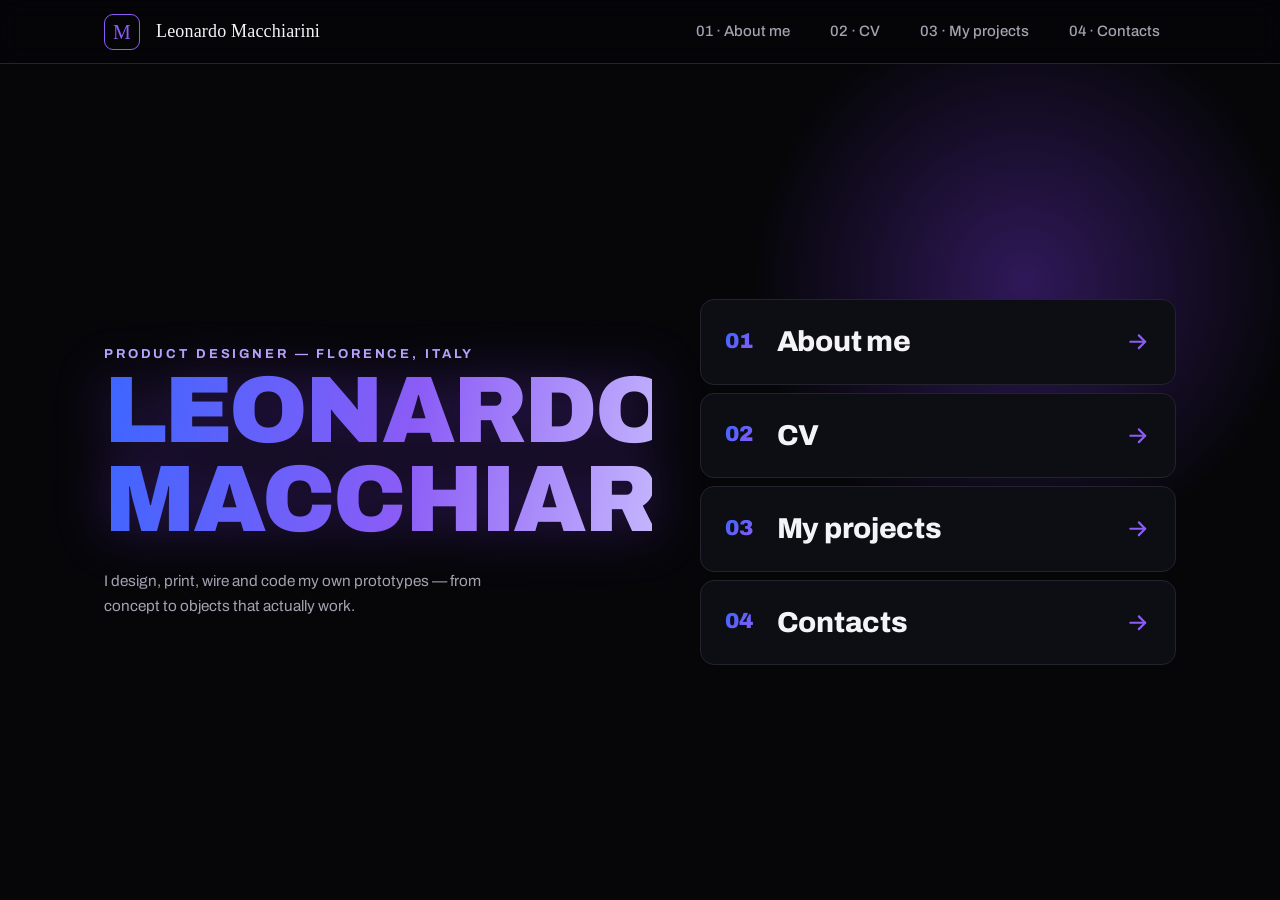
==== index.html @ bccb9dcc "Portfolio website: single-screen landing + About/CV/Projects/Contacts pages, Onyx/Violet design syst" ====
<!doctype html>
<html lang="en">
<head>
<meta charset="utf-8">
<meta name="viewport" content="width=device-width, initial-scale=1">
<meta name="color-scheme" content="dark">
<title>Leonardo Macchiarini — Product Designer</title>
<meta name="description" content="Portfolio of Leonardo Macchiarini: product design, 3D modeling and physical prototyping.">
<link rel="icon" href="data:image/svg+xml,%3Csvg xmlns='http://www.w3.org/2000/svg' viewBox='0 0 64 64'%3E%3Crect width='64' height='64' rx='14' fill='%23070708'/%3E%3Ctext x='32' y='45' font-family='Georgia,serif' font-size='38' fill='%233b66ff' text-anchor='middle'%3EM%3C/text%3E%3C/svg%3E">
<link rel="stylesheet" href="assets/css/fonts.css">
<link rel="stylesheet" href="assets/css/layout.css">
<link rel="stylesheet" href="assets/css/style.css">
<script src="assets/js/main.js" defer></script>
</head>
<body class="landing-page">
<a class="skip" href="#contenuto">Skip to content</a>
<div id="progress" aria-hidden="true"></div>
<header class="site-header">
  <div class="header-inner">
    <a class="brand" href="index.html"><span class="brand-mark" aria-hidden="true">M</span><span>Leonardo Macchiarini</span></a>
    <button class="nav-toggle" type="button" aria-expanded="false" aria-controls="site-nav" aria-label="Open menu"><svg class="od-icon" style="--od-icon-size:1.4em" viewBox="0 0 24 24" fill="none" stroke="currentColor" stroke-width="2" stroke-linecap="round" aria-hidden="true"><path d="M4 7h16M4 12h16M4 17h16"/></svg></button>
    <nav class="site-nav" id="site-nav" aria-label="Main navigation">
      <ul><li><a href="about.html">01 · About me</a></li><li><a href="cv.html">02 · CV</a></li><li><a href="projects.html">03 · My projects</a></li><li><a href="contacts.html">04 · Contacts</a></li></ul>
    </nav>
  </div>
</header>
<main id="contenuto">
  <section class="landing">
    <div class="landing-inner container">
      <div class="landing-text">
        <p class="kicker landing-kicker">Product designer — Florence, Italy</p>
        <h1 class="landing-title">Leonardo<br>Macchiarini</h1>
        <p class="landing-bio">I design, print, wire and code my own prototypes — from concept to objects that actually work.</p>
      </div>
      <nav class="landing-links" aria-label="Portfolio sections">
        <a class="landing-link" href="about.html"><span class="ll-num" aria-hidden="true">01</span><span class="ll-title">About me</span><span class="ll-arrow" aria-hidden="true"><svg class="od-icon" style="--od-icon-size:1.5em" viewBox="0 0 24 24" fill="none" stroke="currentColor" stroke-width="2" stroke-linecap="round" stroke-linejoin="round"><path d="M5 12h14"/><path d="M13 6l6 6-6 6"/></svg></span></a>
        <a class="landing-link" href="cv.html"><span class="ll-num" aria-hidden="true">02</span><span class="ll-title">CV</span><span class="ll-arrow" aria-hidden="true"><svg class="od-icon" style="--od-icon-size:1.5em" viewBox="0 0 24 24" fill="none" stroke="currentColor" stroke-width="2" stroke-linecap="round" stroke-linejoin="round"><path d="M5 12h14"/><path d="M13 6l6 6-6 6"/></svg></span></a>
        <a class="landing-link" href="projects.html"><span class="ll-num" aria-hidden="true">03</span><span class="ll-title">My projects</span><span class="ll-arrow" aria-hidden="true"><svg class="od-icon" style="--od-icon-size:1.5em" viewBox="0 0 24 24" fill="none" stroke="currentColor" stroke-width="2" stroke-linecap="round" stroke-linejoin="round"><path d="M5 12h14"/><path d="M13 6l6 6-6 6"/></svg></span></a>
        <a class="landing-link" href="contacts.html"><span class="ll-num" aria-hidden="true">04</span><span class="ll-title">Contacts</span><span class="ll-arrow" aria-hidden="true"><svg class="od-icon" style="--od-icon-size:1.5em" viewBox="0 0 24 24" fill="none" stroke="currentColor" stroke-width="2" stroke-linecap="round" stroke-linejoin="round"><path d="M5 12h14"/><path d="M13 6l6 6-6 6"/></svg></span></a>
      </nav>
    </div>
  </section>
</main>
</body>
</html>
---- assets/css/fonts.css ----
/* Archivo (local woff2) — imported from the fonts folder so existing
   `assets/css/fonts.css` links resolve without touching the pages. */
@import url("../fonts/fonts.css");
---- assets/css/layout.css ----
/* OD-LAYOUT-PRIMITIVES v1 — structure only: display, flex/grid, overflow, wrapping, ratio, geometry.
   Put this @layer first; product CSS outside the layer wins ordinary layout rules.
   Native hidden and closed-dialog states take precedence over component display rules. */
@layer od-layout {
  [hidden]:not([hidden="until-found" i]) { display: none !important; }
  dialog:not([open]) { display: none !important; }

  :where(.od-stack,.od-row,.od-row-top,.od-cluster,.od-grid,.od-field,.od-stat,.od-cell,.od-tile) > :where(*) { min-width: 0; }

  /* containers */
  .od-stack   { display: flex; flex-direction: column; gap: var(--od-gap, 8px); }
  .od-row     { display: flex; align-items: center; gap: var(--od-gap, 8px); }
  .od-row-top { display: flex; align-items: flex-start; gap: var(--od-gap, 8px); }
  .od-cluster { display: flex; flex-wrap: wrap; align-items: center; gap: var(--od-gap, 8px); }
  .od-fill    { flex: 1 1 0; min-width: 0; }
  .od-fixed   { flex: none; }
  .od-grid    { display: grid; gap: var(--od-gap, 12px); grid-template-columns: repeat(var(--od-cols, 3), minmax(0, 1fr)); }

  /* stacked information: each piece is its own line — never sibling inline spans */
  .od-stat, .od-field, .od-cell { display: grid; gap: var(--od-gap, 2px); }
  :where(.od-stat,.od-field,.od-cell) > :where(*) { display: block; }
  .od-tile { display: grid; grid-template-rows: auto 1fr; }
  :where(.od-tile) > :where(*) { display: block; }

  /* media keeps its intrinsic ratio by default; never a distorted or cropped
     cover by accident. height:auto lets the ratio win over an <img height="…">
     attribute. Cropping to a uniform box is an explicit opt-in: set --od-ratio
     AND add .od-media-cover together (per the core rule, only where a crop is
     deliberate — tile thumbs, decorative fills — never on full-frame content). */
  .od-media { display: block; width: 100%; height: auto; aspect-ratio: var(--od-ratio, auto); }
  .od-media-cover { object-fit: cover; }

  /* functional inline SVG icons opt into bounded geometry; content SVGs keep their own */
  .od-icon { display: inline-block; inline-size: var(--od-icon-size, 1em); block-size: var(--od-icon-size, 1em); flex: none; }

  /* data text only — authored copy is rewritten to its budget instead */
  .od-truncate { display: block; max-width: 100%; overflow: hidden; white-space: nowrap; text-overflow: ellipsis; }
  .od-clamp-2, .od-clamp-3 { display: -webkit-box; -webkit-box-orient: vertical; overflow: hidden; overflow-wrap: anywhere; }
  .od-clamp-2 { -webkit-line-clamp: 2; }
  .od-clamp-3 { -webkit-line-clamp: 3; }
  .od-lines-2 { min-height: calc(2 * 1.4em); }   /* block-level reservation for a shared baseline */
  .od-nowrap  { white-space: nowrap; }           /* 数字+单位 · 价格+起 · 日期+星期 */
  .od-keep    { word-break: keep-all; overflow-wrap: anywhere; } /* CJK labels break at spaces / <wbr> first */

  /* screen skeleton (optional): bars take their own space, the middle scrolls — no padding guessed for chrome */
  .od-screen { display: grid; grid-template-rows: auto minmax(0, 1fr) auto; height: 100%; }
  .od-scroll { overflow-y: auto; overscroll-behavior: contain; min-height: 0; }

  /* horizontal rail: the next item peeks at the edge; trailing room survives overflow */
  .od-rail { display: flex; gap: var(--od-gap, 8px); overflow-x: auto; scroll-snap-type: x proximity; scrollbar-width: none;
             padding-inline: var(--od-rail-pad, 16px); scroll-padding-inline: var(--od-rail-pad, 16px); }
  .od-rail::-webkit-scrollbar { display: none; }
  :where(.od-rail) > :where(*) { flex: none; scroll-snap-align: start; }
  :where(.od-rail) > :where(:last-child) { margin-inline-end: var(--od-rail-pad, 16px); }

  .od-spacer { flex: none; visibility: hidden; pointer-events: none; }
  .od-touch  { min-width: 44px; min-height: 44px; }
}
:root [hidden]:where(:not([hidden="until-found" i])) { display: none; }
/* /OD-LAYOUT-PRIMITIVES v1 */
---- assets/css/style.css ----
/* ============================================================
   Portfolio — Leonardo Macchiarini
   Design system: dark ground, electric blue accent, oversized
   section numerals, Archivo display type. Tokens only here.
   ============================================================ */

:root {
  --bg: #060609;
  --bg-2: #0a0a10;
  --panel: #0d0d14;
  --panel-2: #14141d;
  --line: #23232e;
  --text: #f4f3f7;
  --muted: #a2a2b0;
  --accent: #8b5cf6;
  --accent-strong: #7c3aed;
  --accent-soft: rgba(139, 92, 246, 0.14);
  --accent-2: #3b66ff;
  --accent-2-strong: #2e56f0;
  --deep-blue: #241a5e;
  --link: #b9a5ff;
  --on-accent: #ffffff;

  --font-sans: "Archivo", "Segoe UI", system-ui, sans-serif;
  --font-word: "Palatino Linotype", Palatino, Georgia, serif;

  --fs-hero: clamp(3.25rem, 13vw, 9.5rem);
  --fs-num: clamp(5rem, 17vw, 13rem);
  --fs-h1: clamp(2.25rem, 5.5vw, 4.25rem);
  --fs-h2: clamp(1.5rem, 3vw, 2.25rem);
  --fs-kicker: 0.8125rem;
  --fs-body: 1.0625rem;
  --fs-small: 0.9375rem;

  --s-1: 8px; --s-2: 16px; --s-3: 24px; --s-4: 32px;
  --s-5: 48px; --s-6: 64px; --s-7: 96px;

  --dur: 220ms;
  --dur-lg: 380ms;
  --ease-out: cubic-bezier(0.16, 1, 0.3, 1);
  --ease-in: cubic-bezier(0.4, 0, 1, 1);
  --ease-in-out: cubic-bezier(0.65, 0, 0.35, 1);

  --header-h: 64px;
  --radius: 14px;
  --container: 1200px;
}

*, *::before, *::after { box-sizing: border-box; }

html { scroll-behavior: smooth; scroll-padding-top: var(--header-h); }

body {
  margin: 0;
  background: var(--bg);
  color: var(--text);
  font-family: var(--font-sans);
  font-size: var(--fs-body);
  line-height: 1.65;
  -webkit-font-smoothing: antialiased;
  overflow-x: clip;
}

img { display: block; max-width: 100%; height: auto; }

a { color: var(--link); text-decoration: none; }
a:hover { color: var(--text); }

h1, h2, h3, p, figure, blockquote { margin: 0; }
ul, ol { margin: 0; padding: 0; list-style: none; }

button { font: inherit; color: inherit; }

:focus-visible {
  outline: 2px solid var(--accent);
  outline-offset: 3px;
  border-radius: 4px;
}

.skip {
  position: fixed;
  top: -100px;
  left: var(--s-2);
  z-index: 100;
  background: var(--accent-strong);
  color: var(--on-accent);
  padding: var(--s-1) var(--s-2);
  border-radius: 8px;
  transition: top var(--dur) var(--ease-out);
}
.skip:focus { top: var(--s-2); color: var(--on-accent); }

.container {
  max-width: var(--container);
  margin-inline: auto;
  padding-inline: clamp(20px, 5vw, 64px);
}

main { padding-top: var(--header-h); }

/* ---------- header ---------- */

.site-header {
  position: fixed;
  inset: 0 0 auto 0;
  z-index: 50;
  height: var(--header-h);
  background: rgba(6, 6, 9, 0.82);
  backdrop-filter: blur(12px);
  -webkit-backdrop-filter: blur(12px);
  border-bottom: 1px solid var(--line);
  transition: box-shadow var(--dur) var(--ease-out);
}
.site-header.scrolled { box-shadow: 0 8px 32px rgba(0, 0, 0, 0.55); }

.header-inner {
  max-width: var(--container);
  margin-inline: auto;
  padding-inline: clamp(20px, 5vw, 64px);
  height: 100%;
  display: flex;
  align-items: center;
  gap: var(--s-3);
}

.brand {
  display: flex;
  align-items: center;
  gap: var(--s-2);
  color: var(--text);
  font-family: var(--font-word);
  font-size: 1.125rem;
  letter-spacing: 0.01em;
}
.brand:hover { color: var(--text); }
.brand-mark {
  display: grid;
  place-items: center;
  width: 36px;
  height: 36px;
  border: 1px solid var(--accent);
  border-radius: 9px;
  color: var(--accent);
  font-family: var(--font-word);
  font-size: 1.25rem;
  line-height: 1;
}

.site-nav { margin-left: auto; }
.site-nav ul { display: flex; align-items: center; gap: var(--s-1); }
.site-nav a {
  display: block;
  padding: var(--s-1) var(--s-2);
  border-radius: 8px;
  color: var(--muted);
  font-size: var(--fs-small);
  font-weight: 500;
  white-space: nowrap;
}
.site-nav a:hover { color: var(--text); background: var(--panel-2); }
.site-nav a[aria-current="page"] { color: var(--text); background: var(--accent-soft); }

.nav-toggle {
  display: none;
  margin-left: auto;
  width: 44px;
  height: 44px;
  background: none;
  border: 1px solid var(--line);
  border-radius: 10px;
  cursor: pointer;
  place-items: center;
}

/* ---------- buttons & chips ---------- */

.btn {
  display: inline-flex;
  align-items: center;
  gap: var(--s-1);
  padding: 14px 24px;
  border-radius: 999px;
  font-weight: 600;
  font-size: var(--fs-small);
  border: 1px solid transparent;
  transition: background var(--dur) var(--ease-out), color var(--dur) var(--ease-out),
              border-color var(--dur) var(--ease-out), transform var(--dur) var(--ease-out);
}
.btn.primary { background: var(--accent-2-strong); color: var(--on-accent); }
.btn.primary:hover { background: var(--accent-2); color: var(--on-accent); box-shadow: 0 8px 30px rgba(59, 102, 255, 0.35); }
.btn.ghost { border-color: var(--line); color: var(--text); background: transparent; }
.btn.ghost:hover { border-color: var(--accent); color: var(--text); }
.btn:active { transform: translateY(1px); }

.chip {
  display: inline-block;
  padding: 6px 14px;
  border: 1px solid var(--line);
  border-radius: 999px;
  background: var(--panel);
  color: var(--muted);
  font-size: var(--fs-small);
}

.tag {
  display: inline-block;
  padding: 4px 12px;
  border-radius: 999px;
  background: var(--accent-soft);
  color: var(--link);
  font-size: 0.8125rem;
  font-weight: 600;
  letter-spacing: 0.02em;
}

.kicker {
  font-size: var(--fs-kicker);
  font-weight: 700;
  letter-spacing: 0.22em;
  text-transform: uppercase;
  color: var(--link);
}

/* ---------- hero (landing) ---------- */

.hero {
  position: relative;
  min-height: calc(100svh - var(--header-h));
  display: grid;
  grid-template-columns: minmax(0, 1.4fr) minmax(0, 1fr);
  align-items: center;
  gap: var(--s-5);
  padding-block: var(--s-6);
  overflow: hidden;
}
.hero::before {
  content: "";
  position: absolute;
  top: -20%;
  right: -10%;
  width: 60vw;
  height: 60vw;
  max-width: 900px;
  max-height: 900px;
  background: radial-gradient(closest-side, rgba(124, 58, 237, 0.32), transparent 70%);
  pointer-events: none;
}
.hero-text { position: relative; }
.hero-kicker { margin-bottom: var(--s-3); }
.hero-title {
  font-size: var(--fs-hero);
  font-weight: 900;
  line-height: 0.95;
  letter-spacing: -0.03em;
  text-transform: uppercase;
}
.hero-name {
  margin-top: var(--s-2);
  font-family: var(--font-word);
  font-size: clamp(1.375rem, 3vw, 2rem);
  color: var(--muted);
}
.hero-quote {
  margin-top: var(--s-4);
  max-width: 46ch;
  font-size: var(--fs-h2);
  line-height: 1.35;
  font-weight: 500;
}
.hero-quote cite {
  display: block;
  margin-top: var(--s-2);
  font-style: normal;
  font-size: var(--fs-small);
  color: var(--muted);
}
.hero-cta { display: flex; flex-wrap: wrap; gap: var(--s-2); margin-top: var(--s-5); }

.hero-portrait {
  position: relative;
  justify-self: center;
  width: min(100%, 440px);
}
.hero-portrait .ring {
  width: 100%;
  aspect-ratio: 1;
  border-radius: 50%;
  overflow: hidden;
  border: 1px solid var(--line);
  box-shadow: 0 0 0 10px var(--bg-2), 0 0 90px rgba(59, 102, 255, 0.25);
}
.hero-portrait img { width: 100%; height: 100%; object-fit: cover; }

/* ---------- index rows (landing) ---------- */

.index-section { padding-block: var(--s-6) var(--s-7); border-top: 1px solid var(--line); }
.section-title {
  font-size: var(--fs-h2);
  font-weight: 800;
  letter-spacing: -0.01em;
  margin-bottom: var(--s-4);
}

.index-list { border-top: 1px solid var(--line); }
.index-row {
  display: grid;
  grid-template-columns: auto minmax(0, 1fr) auto auto;
  align-items: center;
  gap: clamp(16px, 4vw, 48px);
  padding: var(--s-4) var(--s-2);
  border-bottom: 1px solid var(--line);
  color: var(--text);
  transition: background var(--dur) var(--ease-out);
}
.index-row:hover { background: var(--panel); color: var(--text); }
.idx-num {
  font-size: clamp(2rem, 5vw, 3.5rem);
  font-weight: 900;
  line-height: 1;
  color: var(--accent);
  background: linear-gradient(135deg, var(--accent-2), var(--accent));
  -webkit-background-clip: text;
  background-clip: text;
  -webkit-text-fill-color: transparent;
}
@supports not ((background-clip: text) or (-webkit-background-clip: text)) {
  .idx-num { background: none; -webkit-text-fill-color: currentColor; color: var(--accent); }
}
.idx-title {
  display: block;
  font-size: clamp(1.375rem, 3vw, 2rem);
  font-weight: 800;
  letter-spacing: -0.01em;
}
.idx-desc { display: block; margin-top: 6px; color: var(--muted); font-size: var(--fs-small); max-width: 60ch; }
.idx-thumb {
  width: clamp(72px, 10vw, 120px);
  aspect-ratio: 4 / 3;
  border-radius: 10px;
  overflow: hidden;
  border: 1px solid var(--line);
}
.idx-thumb img { width: 100%; height: 100%; object-fit: cover; }
.idx-arrow { color: var(--accent); transition: transform var(--dur) var(--ease-out); }
.index-row:hover .idx-arrow { transform: translateX(6px); }

/* ---------- section head (category / about / project) ---------- */

.page-head {
  position: relative;
  padding-block: var(--s-6) var(--s-5);
  border-bottom: 1px solid var(--line);
  overflow: hidden;
}
.page-head::before {
  content: "";
  position: absolute;
  top: -30%;
  left: -10%;
  width: 55vw;
  height: 55vw;
  max-width: 800px;
  max-height: 800px;
  background: radial-gradient(closest-side, rgba(124, 58, 237, 0.28), transparent 70%);
  pointer-events: none;
}
.big-num {
  display: block;
  font-size: var(--fs-num);
  font-weight: 900;
  line-height: 0.8;
  color: var(--accent);
  background: linear-gradient(135deg, var(--accent-2) 10%, var(--accent) 60%, #c4b5fd 100%);
  -webkit-background-clip: text;
  background-clip: text;
  -webkit-text-fill-color: transparent;
  user-select: none;
}
@supports not ((background-clip: text) or (-webkit-background-clip: text)) {
  .big-num { background: none; -webkit-text-fill-color: currentColor; color: var(--accent); }
}
.page-head h1 {
  position: relative;
  margin-top: var(--s-3);
  font-size: var(--fs-h1);
  font-weight: 900;
  letter-spacing: -0.02em;
  text-transform: uppercase;
  line-height: 1.02;
}
.page-head .lead {
  position: relative;
  margin-top: var(--s-3);
  max-width: 68ch;
  color: var(--muted);
  font-size: 1.125rem;
}

/* ---------- project cards ---------- */

.cards-section { padding-block: var(--s-5) var(--s-7); }
.cards {
  display: grid;
  grid-template-columns: repeat(auto-fill, minmax(280px, 1fr));
  gap: var(--s-4);
}
.card {
  display: grid;
  grid-template-rows: auto 1fr;
  background: var(--panel);
  border: 1px solid var(--line);
  border-radius: var(--radius);
  overflow: hidden;
  color: var(--text);
  transition: border-color var(--dur) var(--ease-out), transform var(--dur) var(--ease-out);
}
.card:hover { border-color: var(--accent); color: var(--text); transform: translateY(-4px); }
.card-media { display: block; aspect-ratio: 4 / 3; overflow: hidden; border-bottom: 1px solid var(--line); }
.card-media img { width: 100%; height: 100%; object-fit: cover; transition: transform var(--dur-lg) var(--ease-out); }
.card:hover .card-media img { transform: scale(1.04); }
.card-body { display: grid; gap: var(--s-2); padding: var(--s-3); align-content: start; }
.card-title { font-size: 1.25rem; font-weight: 700; letter-spacing: -0.01em; }
.card-foot { display: flex; align-items: center; justify-content: space-between; gap: var(--s-2); color: var(--accent); }
.card-foot .lbl { color: var(--muted); font-size: var(--fs-small); }

/* ---------- breadcrumbs ---------- */

.crumbs { padding-block: var(--s-4) 0; }
.crumbs ol { display: flex; flex-wrap: wrap; gap: var(--s-1); align-items: center; font-size: var(--fs-small); color: var(--muted); }
.crumbs li + li::before { content: "/"; margin-right: var(--s-1); color: var(--line); }
.crumbs [aria-current] { color: var(--text); }

/* ---------- project page ---------- */

.proj-head { padding-block: var(--s-4) var(--s-3); }
.proj-head h1 {
  margin-top: var(--s-2);
  font-size: var(--fs-h1);
  font-weight: 900;
  letter-spacing: -0.02em;
  line-height: 1.05;
}
.proj-meta { display: flex; flex-wrap: wrap; gap: var(--s-2); margin-top: var(--s-3); }

.proj-body { padding-block: var(--s-3) var(--s-4); }
.proj-body p { max-width: 70ch; }
.proj-body p + p { margin-top: var(--s-2); }

.gallery { display: grid; grid-template-columns: repeat(2, minmax(0, 1fr)); gap: var(--s-3); padding-block: var(--s-3) var(--s-6); }
.shot-fig { display: grid; gap: var(--s-1); align-content: start; }
.shot-fig.wide { grid-column: 1 / -1; }
.shot {
  display: block;
  width: 100%;
  padding: 0;
  border: 1px solid var(--line);
  border-radius: var(--radius);
  overflow: hidden;
  background: var(--panel);
  cursor: zoom-in;
  transition: border-color var(--dur) var(--ease-out);
}
.shot:hover { border-color: var(--accent); }
.shot img { width: 100%; height: auto; }
.shot-fig figcaption { color: var(--muted); font-size: var(--fs-small); padding-inline: 4px; }

.proj-nav {
  display: grid;
  grid-template-columns: 1fr 1fr;
  gap: var(--s-3);
  padding-block: var(--s-5);
  border-top: 1px solid var(--line);
}
.proj-nav a {
  display: grid;
  gap: 6px;
  padding: var(--s-3);
  border: 1px solid var(--line);
  border-radius: var(--radius);
  background: var(--panel);
  color: var(--text);
  transition: border-color var(--dur) var(--ease-out);
}
.proj-nav a:hover { border-color: var(--accent); color: var(--text); }
.proj-nav .dir { font-size: var(--fs-kicker); font-weight: 700; letter-spacing: 0.18em; text-transform: uppercase; color: var(--link); }
.proj-nav .ttl { font-weight: 700; }
.proj-nav .next { text-align: right; }

/* ---------- about ---------- */

.about-grid {
  display: grid;
  grid-template-columns: minmax(0, 380px) minmax(0, 1fr);
  gap: var(--s-5);
  padding-block: var(--s-5);
}
.about-photo { display: grid; gap: var(--s-2); align-content: start; }
.about-photo .frame { border-radius: var(--radius); overflow: hidden; border: 1px solid var(--line); }
.about-photo img { width: 100%; height: auto; }
.about-photo figcaption { color: var(--muted); font-size: var(--fs-small); }
.contact-list { display: grid; gap: var(--s-1); margin-top: var(--s-2); font-size: var(--fs-small); }
.contact-list a { color: var(--link); }

.about-cols { display: grid; gap: var(--s-5); }
.about-block h2 { font-size: var(--fs-h2); font-weight: 800; margin-bottom: var(--s-3); }
.about-block + .about-block { border-top: 1px solid var(--line); padding-top: var(--s-4); }

.edu-list { display: grid; gap: var(--s-2); }
.edu-list li { display: grid; grid-template-columns: 110px 1fr; gap: var(--s-2); padding-bottom: var(--s-2); border-bottom: 1px solid var(--line); font-size: var(--fs-small); }
.edu-list .yr { color: var(--link); font-weight: 600; white-space: nowrap; }

.lang-list { display: flex; flex-wrap: wrap; gap: var(--s-2); }

.skill-list { display: grid; gap: var(--s-2); max-width: 560px; }
.skill { display: grid; grid-template-columns: minmax(120px, 200px) 1fr; align-items: center; gap: var(--s-3); font-size: var(--fs-small); }
.dots { display: inline-flex; gap: 6px; align-items: center; }
.dot { width: 12px; height: 12px; border-radius: 50%; border: 1.5px solid var(--accent); }
.dot.on { background: var(--accent); }

.exp-list { display: grid; gap: var(--s-2); }
.exp-list li { display: grid; grid-template-columns: 130px 1fr; gap: var(--s-2); font-size: var(--fs-small); padding-bottom: var(--s-2); border-bottom: 1px solid var(--line); }
.exp-list .yr { color: var(--link); font-weight: 600; white-space: nowrap; }

.chip-cloud { display: flex; flex-wrap: wrap; gap: var(--s-2); }

/* ---------- footer ---------- */

.site-footer { border-top: 1px solid var(--line); background: var(--bg-2); margin-top: var(--s-6); }
.footer-grid {
  display: grid;
  grid-template-columns: 1.4fr 1fr 1fr;
  gap: var(--s-4);
  padding-block: var(--s-5);
}
.footer-brand { font-family: var(--font-word); font-size: 1.375rem; }
.footer-note { color: var(--muted); font-size: var(--fs-small); margin-top: var(--s-2); max-width: 40ch; }
.site-footer h2 { font-size: var(--fs-kicker); letter-spacing: 0.2em; text-transform: uppercase; color: var(--muted); margin-bottom: var(--s-2); }
.footer-links { display: grid; gap: var(--s-1); font-size: var(--fs-small); }
.footer-bottom {
  display: flex;
  flex-wrap: wrap;
  gap: var(--s-2);
  justify-content: space-between;
  padding-block: var(--s-3);
  border-top: 1px solid var(--line);
  color: var(--muted);
  font-size: 0.8125rem;
}

/* ---------- lightbox ---------- */

.lightbox {
  border: 1px solid var(--line);
  border-radius: var(--radius);
  background: var(--bg-2);
  color: var(--text);
  padding: 0;
  max-width: min(1100px, calc(100vw - 32px));
  width: 100%;
}
.lightbox::backdrop { background: rgba(3, 3, 6, 0.78); backdrop-filter: blur(8px); -webkit-backdrop-filter: blur(8px); }
.lb-fig { display: grid; gap: var(--s-2); padding: var(--s-3); }
.lb-img { width: 100%; max-height: 72vh; object-fit: contain; border-radius: 8px; background: #000; }
.lb-bar { display: flex; align-items: center; gap: var(--s-2); }
.lb-cap { flex: 1 1 auto; color: var(--muted); font-size: var(--fs-small); }
.lb-count { color: var(--muted); font-size: var(--fs-small); white-space: nowrap; }
.lb-btn {
  display: inline-grid;
  place-items: center;
  width: 44px;
  height: 44px;
  border-radius: 10px;
  border: 1px solid var(--line);
  background: var(--panel);
  cursor: pointer;
  color: var(--text);
  transition: border-color var(--dur) var(--ease-out);
}
.lb-btn:hover { border-color: var(--accent); }
.lb-nav { display: flex; gap: var(--s-2); justify-content: space-between; }

/* ---------- reveal motion ---------- */

.reveal { opacity: 0; transform: translateY(22px) scale(0.985); transition: opacity var(--dur-lg) var(--ease-out), transform var(--dur-lg) var(--ease-out); }
.reveal.in { opacity: 1; transform: none; }
.cards .reveal:nth-child(2), .index-list .reveal:nth-child(2) { transition-delay: 40ms; }
.cards .reveal:nth-child(3), .index-list .reveal:nth-child(3) { transition-delay: 80ms; }
.cards .reveal:nth-child(4), .index-list .reveal:nth-child(4) { transition-delay: 120ms; }
.cards .reveal:nth-child(5) { transition-delay: 160ms; }
.cards .reveal:nth-child(6) { transition-delay: 200ms; }

@media (prefers-reduced-motion: reduce) {
  html { scroll-behavior: auto; }
  .reveal { opacity: 1; transform: none; transition: none; }
  .card, .card-media img, .btn, .index-row, .idx-arrow { transition: none; }
}

/* ---------- responsive ---------- */

@media (max-width: 1024px) {
  .hero { grid-template-columns: 1fr; gap: var(--s-4); min-height: 0; padding-block: var(--s-6); }
  .hero-portrait { width: min(70vw, 360px); justify-self: start; }
  .footer-grid { grid-template-columns: 1fr 1fr; }
}

@media (max-width: 860px) {
  .nav-toggle { display: grid; }
  .site-nav {
    position: fixed;
    top: var(--header-h);
    left: 0;
    right: 0;
    margin: 0;
    background: var(--bg-2);
    border-bottom: 1px solid var(--line);
    padding: var(--s-2) clamp(20px, 5vw, 64px) var(--s-3);
  }
  .site-nav:not(.open) { display: none; }
  .site-nav ul { flex-direction: column; align-items: stretch; gap: 4px; }
  .site-nav a { padding: 12px 14px; font-size: 1rem; }
  .about-grid { grid-template-columns: 1fr; }
  .about-photo { max-width: 380px; }
}

@media (max-width: 768px) {
  .index-row { grid-template-columns: auto minmax(0, 1fr) auto; }
  .idx-thumb { display: none; }
  .gallery { grid-template-columns: 1fr; }
  .proj-nav { grid-template-columns: 1fr; }
  .edu-list li, .exp-list li { grid-template-columns: 1fr; gap: 2px; }
  .skill { grid-template-columns: 1fr; gap: 6px; }
  .footer-grid { grid-template-columns: 1fr; }
}

/* ---------- modern motion layer ---------- */

::selection { background: var(--accent-strong); color: var(--on-accent); }

#progress {
  position: fixed;
  top: 0;
  left: 0;
  z-index: 60;
  width: 100%;
  height: 3px;
  background: linear-gradient(90deg, var(--accent-2), var(--accent));
  transform: scaleX(0);
  transform-origin: 0 50%;
  pointer-events: none;
}

.site-header.hide { transform: translateY(-100%); }

.marquee { overflow: hidden; border-bottom: 1px solid var(--line); background: var(--bg-2); }
.marquee-track { display: flex; width: max-content; }
.marquee-group { display: flex; align-items: center; gap: 40px; padding: 14px 0 14px 40px; }
.marquee-group span {
  white-space: nowrap;
  font-weight: 800;
  font-size: 0.95rem;
  letter-spacing: 0.14em;
  text-transform: uppercase;
  color: var(--muted);
}
.marquee-group .sep { color: var(--accent); }

@media (prefers-reduced-motion: no-preference) {
  @view-transition { navigation: auto; }
  ::view-transition-old(root) { animation: vt-out 240ms var(--ease-in) both; }
  ::view-transition-new(root) { animation: vt-in 400ms var(--ease-out) 30ms both; }
  @keyframes vt-out { to { opacity: 0; transform: translateY(-14px); } }
  @keyframes vt-in { from { opacity: 0; transform: translateY(16px); } }

  @keyframes rise { from { opacity: 0; transform: translateY(26px); } }
  @keyframes pop { from { opacity: 0; transform: scale(0.92); } }
  .hero-kicker { animation: rise 0.55s var(--ease-out) both; }
  .hero-title { animation: rise 0.65s var(--ease-out) 0.06s both; }
  .hero-name { animation: rise 0.6s var(--ease-out) 0.14s both; }
  .hero-quote { animation: rise 0.6s var(--ease-out) 0.22s both; }
  .hero-cta { animation: rise 0.6s var(--ease-out) 0.3s both; }
  .hero-portrait { animation: pop 0.7s var(--ease-out) 0.18s both; }

  .crumbs, .page-head .big-num { animation: rise 0.5s var(--ease-out) both; }
  .page-head h1, .proj-head .kicker { animation: rise 0.55s var(--ease-out) 0.07s both; }
  .page-head .lead, .proj-head h1 { animation: rise 0.6s var(--ease-out) 0.14s both; }
  .proj-meta { animation: rise 0.6s var(--ease-out) 0.21s both; }

  .marquee-track { animation: marquee 26s linear infinite; }
  .marquee:hover .marquee-track { animation-play-state: paused; }
  @keyframes marquee { to { transform: translateX(-50%); } }

  .shot img { transition: transform var(--dur-lg) var(--ease-out); }
  .shot:hover img, .shot:focus-visible img { transform: scale(1.035); }

  dialog.lightbox[open] { animation: lb-in 260ms var(--ease-out) both; }
  dialog.lightbox[open]::backdrop { animation: lb-fade 260ms ease-out both; }
  @keyframes lb-in { from { opacity: 0; transform: scale(0.96) translateY(12px); } }
  @keyframes lb-fade { from { opacity: 0; } }

  .site-header { transition: box-shadow var(--dur) var(--ease-out), transform 320ms var(--ease-out); }
  #contenuto, .site-footer { transition: opacity 200ms var(--ease-in), transform 200ms var(--ease-in); }
  body.page-exit #contenuto,
  body.page-exit .site-header,
  body.page-exit .site-footer { opacity: 0; transform: translateY(-10px); }

  .site-nav a { transition: color 180ms var(--ease-out), background-color 180ms var(--ease-out); }
  .shot { transition: border-color var(--dur) var(--ease-out), transform var(--dur) var(--ease-out), box-shadow var(--dur) var(--ease-out); }
  .shot:hover, .shot:focus-visible { transform: translateY(-3px); box-shadow: 0 14px 40px rgba(0, 0, 0, 0.45), 0 0 36px rgba(139, 92, 246, 0.16); }
  .card { transition: border-color var(--dur) var(--ease-out), transform 280ms var(--ease-out), box-shadow 280ms var(--ease-out); }
  .card:hover { box-shadow: 0 18px 50px rgba(0, 0, 0, 0.5), 0 0 44px rgba(139, 92, 246, 0.18); }
}

/* ---------- fluidity pass (base, motion-safe) ---------- */

section[id] { scroll-margin-top: calc(var(--header-h) + 16px); }
.lb-img { transition: opacity 200ms var(--ease-out), transform 200ms var(--ease-out); }
.lb-img.swap { opacity: 0; transform: translateX(12px); }

/* ---------- fluidity pass 2: scroll-linked motion & rhythm ---------- */

.cards-section, .index-section, .proj-body, .about-grid, .gallery, .site-footer {
  content-visibility: auto;
  contain-intrinsic-size: auto 640px;
}

#progress { will-change: transform; }

.idx-title { transition: transform var(--dur) var(--ease-out); }
.index-row:hover .idx-title, .index-row:focus-visible .idx-title { transform: translateX(8px); }

.lb-img.swap-next { opacity: 0; transform: translateX(18px); }
.lb-img.swap-prev { opacity: 0; transform: translateX(-18px); }

.parallax { will-change: transform; }

@media (prefers-reduced-motion: reduce) {
  .cards-section, .index-section, .proj-body, .about-grid, .gallery, .site-footer { content-visibility: visible; }
  .lb-img, .idx-title { transition: none; }
  .proj-bg.armed { opacity: 1; transition: none; }
  .scroll-hint { display: none; }
}

/* ---------- new structure: single-screen landing, CV sheet, parallax projects, contacts ---------- */

.landing-page main { padding-top: var(--header-h); }
.landing {
  position: relative;
  height: calc(100svh - var(--header-h));
  display: grid;
  align-items: center;
  overflow: hidden;
}
.landing::before {
  content: "";
  position: absolute;
  top: -20%;
  right: -10%;
  width: 60vw;
  height: 60vw;
  max-width: 900px;
  max-height: 900px;
  background: radial-gradient(closest-side, rgba(124, 58, 237, 0.35), transparent 70%);
  pointer-events: none;
}
.landing-inner {
  position: relative;
  display: grid;
  grid-template-columns: minmax(0, 1.15fr) minmax(0, 1fr);
  gap: var(--s-5);
  align-items: center;
}
.landing-title {
  font-size: clamp(2.5rem, 10.5vh, 7rem);
  font-weight: 900;
  line-height: 0.95;
  letter-spacing: -0.03em;
  text-transform: uppercase;
  color: var(--text);
  background: linear-gradient(100deg, var(--accent-2) 0%, var(--accent) 55%, #c4b5fd 100%);
  -webkit-background-clip: text;
  background-clip: text;
  -webkit-text-fill-color: transparent;
  filter: drop-shadow(0 0 26px rgba(124, 58, 237, 0.35));
}
@supports not ((background-clip: text) or (-webkit-background-clip: text)) {
  .landing-title { background: none; -webkit-text-fill-color: currentColor; filter: none; color: var(--text); }
}
.landing-bio {
  margin-top: var(--s-3);
  max-width: 42ch;
  color: var(--muted);
  font-size: clamp(0.95rem, 1.7vh, 1.2rem);
}
.landing-links { display: grid; gap: var(--s-1); }
.landing-link {
  position: relative;
  overflow: hidden;
  display: grid;
  grid-template-columns: auto minmax(0, 1fr) auto;
  align-items: center;
  gap: var(--s-3);
  padding: clamp(8px, 2vh, 18px) var(--s-3);
  border: 1px solid var(--line);
  border-radius: var(--radius);
  background: var(--panel);
  color: var(--text);
  transition: border-color var(--dur) var(--ease-out), transform var(--dur) var(--ease-out);
}
.landing-link::before {
  content: "";
  position: absolute;
  inset: 0;
  background: var(--accent-soft);
  transform: scaleX(0);
  transform-origin: 0 50%;
  transition: transform var(--dur-lg) var(--ease-out);
}
.landing-link > * { position: relative; }
.landing-link:hover, .landing-link:focus-visible { border-color: var(--accent); transform: translateX(6px); color: var(--text); }
.landing-link:hover::before, .landing-link:focus-visible::before { transform: scaleX(1); }
.ll-num {
  font-weight: 900;
  font-size: clamp(1rem, 2.4vh, 1.5rem);
  line-height: 1;
  color: var(--accent);
  background: linear-gradient(135deg, var(--accent-2), var(--accent));
  -webkit-background-clip: text;
  background-clip: text;
  -webkit-text-fill-color: transparent;
}
@supports not ((background-clip: text) or (-webkit-background-clip: text)) {
  .ll-num { background: none; -webkit-text-fill-color: currentColor; color: var(--accent); }
}
.ll-title { font-size: clamp(1.2rem, 3.2vh, 1.9rem); font-weight: 800; letter-spacing: -0.01em; }
.ll-arrow { color: var(--accent); display: inline-flex; }

.about-block > p { color: var(--muted); max-width: 65ch; }

.cv-wrap { padding-block: var(--s-5) var(--s-7); }
.cv-sheet {
  max-width: 840px;
  margin-inline: auto;
  background: var(--panel);
  border: 1px solid var(--line);
  border-radius: var(--radius);
  padding: clamp(24px, 5vw, 56px);
}
.cv-head { padding-bottom: var(--s-4); border-bottom: 1px solid var(--line); margin-bottom: var(--s-4); }
.cv-head h2 {
  font-size: var(--fs-h1);
  font-weight: 900;
  letter-spacing: -0.02em;
  text-transform: uppercase;
  line-height: 1.02;
  color: var(--text);
  background: linear-gradient(100deg, var(--accent-2) 0%, var(--accent) 60%, #c4b5fd 100%);
  -webkit-background-clip: text;
  background-clip: text;
  -webkit-text-fill-color: transparent;
}
@supports not ((background-clip: text) or (-webkit-background-clip: text)) {
  .cv-head h2 { background: none; -webkit-text-fill-color: currentColor; color: var(--text); }
}
@media (min-width: 768px) {
  .cv-cols { display: grid; grid-template-columns: 1fr 1fr; gap: var(--s-5); }
  .cv-cols .cv-sec + .cv-sec { margin-top: 0; }
}
.cv-role { margin-top: 6px; color: var(--link); font-weight: 600; }
.cv-contact { display: flex; flex-wrap: wrap; gap: 6px var(--s-3); margin-top: var(--s-3); font-size: var(--fs-small); color: var(--muted); }
.cv-sec + .cv-sec { margin-top: var(--s-5); }
.cv-sec h3 { font-size: var(--fs-kicker); font-weight: 700; letter-spacing: 0.22em; text-transform: uppercase; color: var(--link); margin-bottom: var(--s-3); }
.cv-sec > p { color: var(--muted); max-width: 70ch; }

.proj {
  position: relative;
  min-height: 100svh;
  display: grid;
  align-items: center;
  overflow: hidden;
  border-top: 1px solid var(--line);
}
.proj-bg { position: absolute; inset: -14% 0; z-index: 0; will-change: transform; }
.proj-bg.armed { opacity: 0; transition: opacity 700ms var(--ease-out); }
.proj-bg.armed.in { opacity: 1; }
.proj-bg img { width: 100%; height: 100%; object-fit: cover; }
.proj-bg::after { content: ""; position: absolute; inset: 0; background: rgba(6, 6, 9, 0.62); }
.proj-bg.is-ph::after { display: none; }
.proj-content { position: relative; z-index: 1; padding-block: var(--s-6); will-change: transform; }
.proj-index {
  display: block;
  font-size: clamp(3rem, 8vw, 6rem);
  font-weight: 900;
  line-height: 1;
  color: var(--accent);
  background: linear-gradient(135deg, var(--accent-2) 10%, var(--accent) 60%, #c4b5fd 100%);
  -webkit-background-clip: text;
  background-clip: text;
  -webkit-text-fill-color: transparent;
  user-select: none;
}
@supports not ((background-clip: text) or (-webkit-background-clip: text)) {
  .proj-index { background: none; -webkit-text-fill-color: currentColor; color: var(--accent); }
}
.scroll-hint {
  position: absolute;
  left: 50%;
  bottom: 28px;
  transform: translateX(-50%);
  z-index: 2;
  display: grid;
  justify-items: center;
  gap: 4px;
  color: var(--muted);
  font-size: 0.75rem;
  font-weight: 600;
  letter-spacing: 0.22em;
  text-transform: uppercase;
  transition: opacity 300ms var(--ease-out);
  pointer-events: none;
}
.scroll-hint svg { color: var(--accent); }
.proj-title {
  margin-top: var(--s-2);
  font-size: clamp(2.5rem, 8vw, 6rem);
  font-weight: 900;
  letter-spacing: -0.02em;
  line-height: 1;
  text-transform: uppercase;
}
.proj-sub { margin-top: 8px; color: var(--link); font-weight: 600; font-size: var(--fs-h2); }
.proj-desc { margin-top: var(--s-3); max-width: 58ch; font-size: 1.125rem; }
.proj-shots { display: flex; flex-wrap: wrap; gap: var(--s-3); margin-top: var(--s-4); }
.proj-shots .shot { width: min(300px, 100%); }
.proj-shots .ph { width: min(300px, 100%); aspect-ratio: 4 / 3; }
.ph {
  display: grid;
  place-items: center;
  padding: var(--s-3);
  border: 1.5px dashed var(--line);
  border-radius: var(--radius);
  background: var(--panel);
  color: var(--muted);
  font-size: var(--fs-small);
  letter-spacing: 0.06em;
  text-transform: uppercase;
  text-align: center;
}
.proj-bg .ph { position: absolute; inset: 0; border: none; border-radius: 0; background: var(--bg-2); font-size: var(--fs-body); letter-spacing: 0.02em; text-transform: none; }

.contact-section { padding-block: var(--s-5) var(--s-7); }
.contact-grid { display: grid; grid-template-columns: repeat(auto-fit, minmax(280px, 1fr)); gap: var(--s-3); }
.contact-card {
  display: grid;
  gap: 6px;
  align-content: start;
  padding: var(--s-4);
  border: 1px solid var(--line);
  border-radius: var(--radius);
  background: var(--panel);
  color: var(--text);
  transition: border-color var(--dur) var(--ease-out), transform var(--dur) var(--ease-out);
}
a.contact-card:hover, a.contact-card:focus-visible { border-color: var(--accent); transform: translateY(-3px); color: var(--text); }
.cc-label { font-size: var(--fs-kicker); font-weight: 700; letter-spacing: 0.18em; text-transform: uppercase; color: var(--link); }
.cc-value { font-weight: 700; font-size: 1.125rem; overflow-wrap: anywhere; }

@media (prefers-reduced-motion: no-preference) {
  .landing-kicker { animation: rise 0.55s var(--ease-out) both; }
  .landing-title { animation: rise 0.65s var(--ease-out) 0.06s both; }
  .landing-bio { animation: rise 0.6s var(--ease-out) 0.14s both; }
  .landing-link { animation: rise 0.6s var(--ease-out) both; }
  .landing-link:nth-child(2) { animation-delay: 0.07s; }
  .landing-link:nth-child(3) { animation-delay: 0.14s; }
  .landing-link:nth-child(4) { animation-delay: 0.21s; }
  @keyframes bob { 0%, 100% { transform: translate(-50%, 0); } 50% { transform: translate(-50%, 8px); } }
  .scroll-hint { animation: bob 1.8s var(--ease-in-out) infinite; }
}

@media (max-width: 900px) {
  .landing { height: auto; min-height: calc(100svh - var(--header-h)); padding-block: var(--s-5); overflow: visible; }
  .landing-inner { grid-template-columns: 1fr; gap: var(--s-4); }
  .proj { min-height: 0; padding-block: var(--s-6); }
  .proj-bg { position: relative; inset: auto; height: 46vw; min-height: 220px; margin-bottom: var(--s-4); }
  .proj-bg .ph { position: relative; inset: auto; height: 100%; border: 1.5px dashed var(--line); border-radius: var(--radius); background: var(--panel); font-size: var(--fs-small); letter-spacing: 0.06em; text-transform: uppercase; }
  .proj-bg::after { display: none; }
  .proj-content { padding-block: 0; }
}

/* ---------- project documents & seamless about portrait ---------- */

.proj-docs { display: flex; flex-wrap: wrap; gap: var(--s-2); margin-top: var(--s-3); }
.doc-link {
  display: inline-flex;
  align-items: center;
  gap: 8px;
  padding: 8px 16px;
  border: 1px solid var(--line);
  border-radius: 999px;
  background: var(--panel);
  color: var(--link);
  font-size: var(--fs-small);
  font-weight: 600;
  overflow-wrap: anywhere;
  transition: border-color var(--dur) var(--ease-out), color var(--dur) var(--ease-out), transform var(--dur) var(--ease-out);
}
.doc-link:hover, .doc-link:focus-visible { border-color: var(--accent); color: var(--text); transform: translateY(-2px); }
.cv-download { margin-top: var(--s-3); }

.about-photo .frame {
  display: block;
  width: min(100%, 300px);
  aspect-ratio: 1;
  border-radius: 50%;
  box-shadow: 0 0 0 10px var(--bg-2), 0 0 80px rgba(139, 92, 246, 0.35);
}
.about-photo .frame img { width: 100%; height: 100%; object-fit: cover; }

/* ---------- unified photo treatment + layered parallax ---------- */

.proj-bg img, .shot img, .about-photo img, .lb-img {
  filter: saturate(0.5) contrast(1.06) brightness(0.88);
  transition: filter var(--dur-lg) var(--ease-out);
}
.proj-bg img { will-change: transform; }
.shot:hover img, .shot:focus-visible img, .about-photo:hover img { filter: saturate(1) contrast(1) brightness(1); }
.proj-bg::after { background: rgba(11, 7, 26, 0.55); }

.landing-text, .landing-links { transition: transform 420ms var(--ease-out); }

.proj-dots {
  position: fixed;
  right: 22px;
  top: 50%;
  transform: translateY(-50%);
  z-index: 40;
  display: grid;
  gap: 12px;
}
.proj-dots a {
  display: grid;
  place-items: center;
  width: 34px;
  height: 34px;
  border-radius: 50%;
  border: 1px solid var(--line);
  color: var(--muted);
  background: rgba(6, 6, 9, 0.6);
  backdrop-filter: blur(6px);
  -webkit-backdrop-filter: blur(6px);
  font-size: 0.6875rem;
  font-weight: 700;
  transition: border-color var(--dur) var(--ease-out), color var(--dur) var(--ease-out), transform var(--dur) var(--ease-out), background-color var(--dur) var(--ease-out);
}
.proj-dots a:hover { color: var(--text); border-color: var(--accent); }
.proj-dots a[aria-current="true"] { background: var(--accent-soft); border-color: var(--accent); color: var(--link); transform: scale(1.12); }

@media (max-width: 900px) { .proj-dots { display: none; } }

@media (prefers-reduced-motion: reduce) {
  .landing-text, .landing-links { transition: none; }
  .proj-bg img, .shot img, .about-photo img, .lb-img { transition: none; }
}
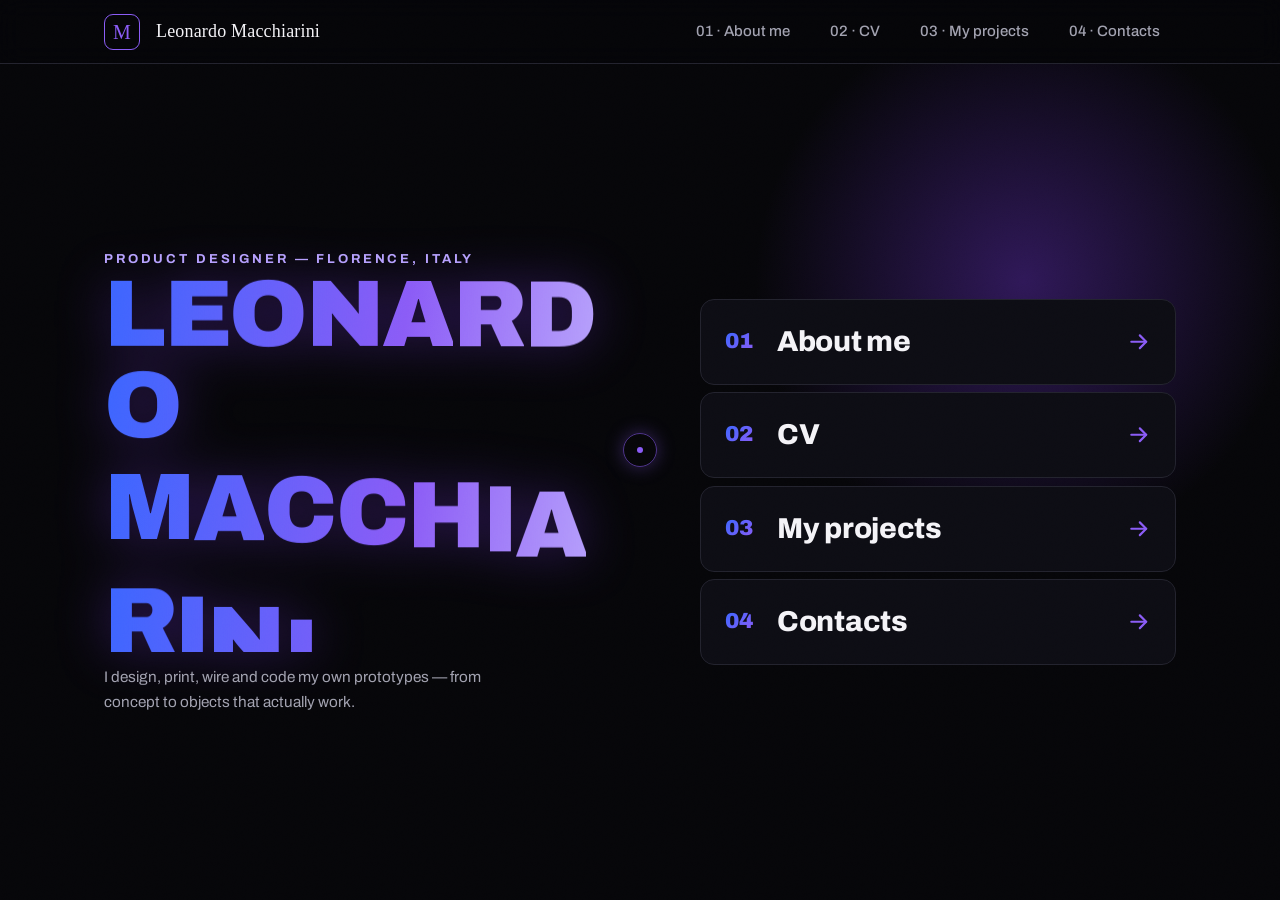
==== commit 33d610a8: "Transitions and animations review" ====
--- a/index.html
+++ b/index.html
@@ -10,7 +10,11 @@
 <link rel="stylesheet" href="assets/css/fonts.css">
 <link rel="stylesheet" href="assets/css/layout.css">
 <link rel="stylesheet" href="assets/css/style.css">
+<script src="assets/vendor/gsap.min.js" defer></script>
+<script src="assets/vendor/ScrollTrigger.min.js" defer></script>
+<script src="assets/vendor/lenis.min.js" defer></script>
 <script src="assets/js/main.js" defer></script>
+<script src="assets/js/motion.js" defer></script>
 </head>
 <body class="landing-page">
 <a class="skip" href="#contenuto">Skip to content</a>
--- a/assets/css/style.css
+++ b/assets/css/style.css
@@ -581,7 +581,7 @@
 
 /* ---------- reveal motion ---------- */
 
-.reveal { opacity: 0; transform: translateY(22px) scale(0.985); transition: opacity var(--dur-lg) var(--ease-out), transform var(--dur-lg) var(--ease-out); }
+.reveal { opacity: 0; transform: translateY(22px) scale(0.985); transition: opacity 0.7s var(--ease-out), transform 0.7s var(--ease-out); }
 .reveal.in { opacity: 1; transform: none; }
 .cards .reveal:nth-child(2), .index-list .reveal:nth-child(2) { transition-delay: 40ms; }
 .cards .reveal:nth-child(3), .index-list .reveal:nth-child(3) { transition-delay: 80ms; }
@@ -1060,3 +1060,176 @@
   .landing-text, .landing-links { transition: none; }
   .proj-bg img, .shot img, .about-photo img, .lb-img { transition: none; }
 }
+
+/* ============================================================
+   Premium 2026 animation layer (GSAP + ScrollTrigger + Lenis)
+   Additive only — no content, color, font or structure changes.
+   ============================================================ */
+
+/* ---------- Lenis base ---------- */
+
+html.lenis, html.lenis body { height: auto; }
+html.lenis { scroll-behavior: auto !important; }
+.lenis.lenis-smooth { scroll-behavior: auto !important; }
+.lenis.lenis-stopped { overflow: hidden; }
+
+/* ---------- film grain overlay (site-wide, static, non-interactive) ---------- */
+
+body::after {
+  content: "";
+  position: fixed;
+  inset: 0;
+  z-index: 80;
+  pointer-events: none;
+  opacity: 0.05;
+  mix-blend-mode: overlay;
+  background-image: url("data:image/svg+xml,%3Csvg xmlns='http://www.w3.org/2000/svg' width='160' height='160'%3E%3Cfilter id='n'%3E%3CfeTurbulence type='fractalNoise' baseFrequency='0.9' numOctaves='2' stitchTiles='stitch'/%3E%3C/filter%3E%3Crect width='160' height='160' filter='url(%23n)' opacity='0.55'/%3E%3C/svg%3E");
+  background-size: 160px 160px;
+}
+
+/* ---------- custom cursor (fine pointers only; JS adds .cursor-on) ---------- */
+
+.cursor-dot, .cursor-ring {
+  position: fixed;
+  top: 0;
+  left: 0;
+  z-index: 999;
+  pointer-events: none;
+  border-radius: 50%;
+  opacity: 0;
+}
+.cursor-dot { width: 6px; height: 6px; background: var(--accent); }
+.cursor-ring {
+  width: 34px;
+  height: 34px;
+  border: 1px solid rgba(139, 92, 246, 0.55);
+  box-shadow: 0 0 18px rgba(139, 92, 246, 0.35);
+}
+html.cursor-on body { cursor: none; }
+html.cursor-on a, html.cursor-on button, html.cursor-on .shot, html.cursor-on [data-cursor] { cursor: none; }
+
+/* ---------- magnetic elements ---------- */
+
+.magnetic { will-change: transform; }
+.landing-link.magnetic, .site-nav a.magnetic, .contact-card.magnetic, .footer-links a.magnetic {
+  transition: border-color var(--dur) var(--ease-out), background-color var(--dur) var(--ease-out),
+              color var(--dur) var(--ease-out), box-shadow var(--dur) var(--ease-out);
+}
+
+/* landing link arrow slide-in */
+.ll-arrow { transition: transform var(--dur) var(--ease-out); }
+.landing-link:hover .ll-arrow, .landing-link:focus-visible .ll-arrow { transform: translateX(6px); }
+
+/* ---------- kinetic masked title (landing hero + project titles) ---------- */
+
+.landing-title.split { background: none; -webkit-text-fill-color: currentColor; color: var(--text); animation: none; }
+.landing-title .lt-line { display: block; overflow: hidden; padding-block: 0.12em; margin-block: -0.12em; }
+.landing-title .lt-ch {
+  display: inline-block;
+  will-change: transform;
+  background-repeat: no-repeat;
+  -webkit-background-clip: text;
+  background-clip: text;
+  -webkit-text-fill-color: transparent;
+}
+.proj-title.split { overflow: hidden; padding-block: 0.12em; margin-top: calc(var(--s-2) - 0.12em); margin-bottom: -0.12em; }
+.proj-title .split-ch { display: inline-block; will-change: transform; }
+
+/* ---------- decorative gradients draw themselves in on load ---------- */
+
+@media (prefers-reduced-motion: no-preference) {
+  .landing::before, .page-head::before, .hero::before { animation: glow-draw 1.4s var(--ease-out) 0.05s both; }
+  @keyframes glow-draw {
+    from { clip-path: circle(0% at 50% 50%); opacity: 0; }
+    to { clip-path: circle(90% at 50% 50%); opacity: 1; }
+  }
+}
+
+/* ---------- CV / list accent line grows with each entry ---------- */
+
+.edu-list li, .exp-list li { position: relative; padding-left: 16px; }
+.edu-list li::before, .exp-list li::before {
+  content: "";
+  position: absolute;
+  left: 0;
+  top: 4px;
+  bottom: 4px;
+  width: 2px;
+  border-radius: 2px;
+  background: linear-gradient(180deg, var(--accent-2), var(--accent));
+  transform: scaleY(0);
+  transform-origin: top;
+  transition: transform 0.7s var(--ease-out);
+  transition-delay: var(--line-delay, 0ms);
+}
+.edu-list li.in::before, .exp-list li.in::before { transform: scaleY(1); }
+
+/* ---------- email gradient shimmer sweep on hover ---------- */
+
+@media (prefers-reduced-motion: no-preference) {
+  a[href^="mailto:"]:hover, a[href^="mailto:"]:focus-visible,
+  .contact-card[href^="mailto:"] .cc-value:hover,
+  .contact-card[href^="mailto:"]:hover .cc-value, .contact-card[href^="mailto:"]:focus-visible .cc-value {
+    background-image: linear-gradient(110deg, currentColor 42%, var(--accent-2) 50%, var(--accent) 58%, currentColor 66%);
+    background-size: 260% 100%;
+    background-position: 110% 0;
+    -webkit-background-clip: text;
+    background-clip: text;
+    -webkit-text-fill-color: transparent;
+    animation: shimmer-sweep 0.9s var(--ease-out) forwards;
+  }
+  @keyframes shimmer-sweep { to { background-position: -10% 0; } }
+}
+
+/* ---------- active nav page in accent ---------- */
+
+.site-nav a[aria-current="page"] { color: var(--link); }
+
+/* ---------- GSAP pinned projects deck (desktop, motion allowed) ---------- */
+
+body.gsap-deck .proj .reveal { opacity: 1; transform: none; transition: none; }
+body.gsap-deck .proj .proj-bg, body.gsap-deck .proj .proj-bg.armed { opacity: 1; transition: none; }
+body.gsap-deck .proj-bg { will-change: clip-path, transform; }
+body.gsap-deck .proj-content { will-change: transform; }
+
+.proj-counter {
+  position: fixed;
+  right: 24px;
+  bottom: 22px;
+  z-index: 40;
+  display: flex;
+  align-items: baseline;
+  gap: 6px;
+  padding: 8px 14px;
+  border: 1px solid var(--line);
+  border-radius: 999px;
+  background: rgba(6, 6, 9, 0.6);
+  backdrop-filter: blur(6px);
+  -webkit-backdrop-filter: blur(6px);
+  color: var(--muted);
+  font-size: 0.8rem;
+  font-weight: 700;
+  pointer-events: none;
+}
+.proj-counter .pc-cur { color: var(--link); font-size: 1rem; font-weight: 800; }
+@media (max-width: 900px) { .proj-counter { display: none; } }
+
+/* ---------- mobile: scroll-snap project cards with crossfade ---------- */
+
+@media (prefers-reduced-motion: no-preference) and (max-width: 768px) {
+  html { scroll-snap-type: y proximity; }
+  .proj { min-height: 100svh; padding-block: 0; scroll-snap-align: start; }
+  .proj-bg { position: absolute; inset: 0; height: auto; min-height: 0; margin-bottom: 0; }
+  .proj-bg::after { display: block; }
+  .proj-content { padding-block: var(--s-5); }
+}
+
+/* ---------- reduced motion: neutralize the whole layer ---------- */
+
+@media (prefers-reduced-motion: reduce) {
+  body::after { opacity: 0.03; }
+  .cursor-dot, .cursor-ring { display: none !important; }
+  .edu-list li::before, .exp-list li::before { transform: scaleY(1); transition: none; }
+  .landing-title.split, .proj-title.split { overflow: visible; padding-block: 0; margin-block: 0; }
+  .landing-title.split { background: linear-gradient(100deg, var(--accent-2) 0%, var(--accent) 55%, #c4b5fd 100%); -webkit-background-clip: text; background-clip: text; -webkit-text-fill-color: transparent; }
+}
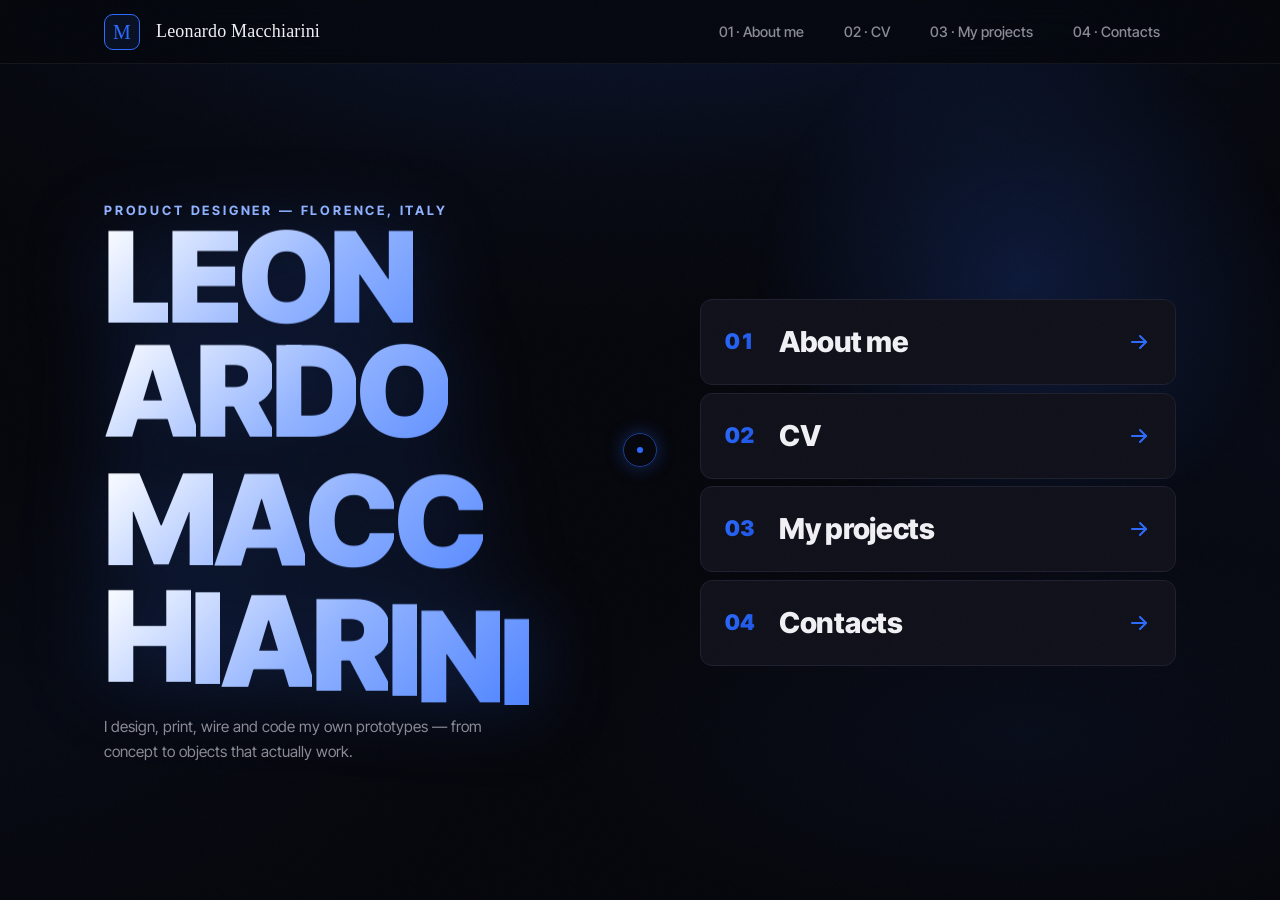
==== commit c583bdc6: "Fase 1: Layout distinti per i 4 progetti + pulizia immagini - projects.html: 4 layout unici per SHOC" ====
--- a/index.html
+++ b/index.html
@@ -6,7 +6,7 @@
 <meta name="color-scheme" content="dark">
 <title>Leonardo Macchiarini — Product Designer</title>
 <meta name="description" content="Portfolio of Leonardo Macchiarini: product design, 3D modeling and physical prototyping.">
-<link rel="icon" href="data:image/svg+xml,%3Csvg xmlns='http://www.w3.org/2000/svg' viewBox='0 0 64 64'%3E%3Crect width='64' height='64' rx='14' fill='%23070708'/%3E%3Ctext x='32' y='45' font-family='Georgia,serif' font-size='38' fill='%233b66ff' text-anchor='middle'%3EM%3C/text%3E%3C/svg%3E">
+<link rel="icon" href="data:image/svg+xml,%3Csvg xmlns='http://www.w3.org/2000/svg' viewBox='0 0 64 64'%3E%3Crect width='64' height='64' rx='14' fill='%23070708'/%3E%3Ctext x='32' y='45' font-family='Georgia,serif' font-size='38' fill='%232D6BFF' text-anchor='middle'%3EM%3C/text%3E%3C/svg%3E">
 <link rel="stylesheet" href="assets/css/fonts.css">
 <link rel="stylesheet" href="assets/css/layout.css">
 <link rel="stylesheet" href="assets/css/style.css">
--- a/assets/css/style.css
+++ b/assets/css/style.css
@@ -1,54 +1,62 @@
-/* ============================================================
+﻿/* ============================================================
    Portfolio — Leonardo Macchiarini
-   Design system: dark ground, electric blue accent, oversized
-   section numerals, Archivo display type. Tokens only here.
+   Design system: DeepBook-inspired — dark ground (#000000), electric blue accent (#1E6EF3),
+   oversized section numerals, Inter Tight display type. Tokens only here.
    ============================================================ */
 
 :root {
-  --bg: #060609;
-  --bg-2: #0a0a10;
-  --panel: #0d0d14;
-  --panel-2: #14141d;
-  --line: #23232e;
-  --text: #f4f3f7;
-  --muted: #a2a2b0;
-  --accent: #8b5cf6;
-  --accent-strong: #7c3aed;
-  --accent-soft: rgba(139, 92, 246, 0.14);
-  --accent-2: #3b66ff;
-  --accent-2-strong: #2e56f0;
-  --deep-blue: #241a5e;
-  --link: #b9a5ff;
+  /* Premium dark palette — blue-tinted off-black, desaturated accent */
+  --bg: #06070c;
+  --bg-2: #0c0d14;
+  --panel: #10111a;
+  --panel-2: #161722;
+  --line: #1f2030;
+  --text: #f0f0f4;
+  --muted: #8a8a96;
+  --accent: #2D6BFF;
+  --accent-strong: #1d54e0;
+  --accent-soft: rgba(45, 107, 255, 0.09);
+  --accent-2: #2D6BFF;
+  --accent-2-strong: #1d54e0;
+  --deep-blue: #080910;
+  --link: #93B4FF;
   --on-accent: #ffffff;
 
-  --font-sans: "Archivo", "Segoe UI", system-ui, sans-serif;
+  /* DeepBook Typography */
+  --font-sans: "Inter Tight", "Inter", "Segoe UI", system-ui, sans-serif;
   --font-word: "Palatino Linotype", Palatino, Georgia, serif;
 
-  --fs-hero: clamp(3.25rem, 13vw, 9.5rem);
-  --fs-num: clamp(5rem, 17vw, 13rem);
-  --fs-h1: clamp(2.25rem, 5.5vw, 4.25rem);
-  --fs-h2: clamp(1.5rem, 3vw, 2.25rem);
-  --fs-kicker: 0.8125rem;
-  --fs-body: 1.0625rem;
-  --fs-small: 0.9375rem;
-
+  /* DeepBook Font Sizes */
+  --fs-hero: clamp(3rem, 12vw, 8rem);
+  --fs-num: clamp(4rem, 15vw, 12rem);
+  --fs-h1: clamp(2rem, 5vw, 4rem);
+  --fs-h2: clamp(1.4rem, 2.8vw, 2rem);
+  --fs-kicker: 0.8rem;
+  --fs-body: 1rem;
+  --fs-small: 0.9rem;
+
+  /* Spacing */
   --s-1: 8px; --s-2: 16px; --s-3: 24px; --s-4: 32px;
   --s-5: 48px; --s-6: 64px; --s-7: 96px;
 
+  /* Timing & Easing (DeepBook custom easing) */
   --dur: 220ms;
-  --dur-lg: 380ms;
+  --dur-lg: 400ms;
   --ease-out: cubic-bezier(0.16, 1, 0.3, 1);
   --ease-in: cubic-bezier(0.4, 0, 1, 1);
   --ease-in-out: cubic-bezier(0.65, 0, 0.35, 1);
-
+  --ease-deepbook: cubic-bezier(0.65, 0, 0.35, 1);
+
+  /* Layout */
   --header-h: 64px;
-  --radius: 14px;
+  --radius: 12px;
   --container: 1200px;
 }
 
 *, *::before, *::after { box-sizing: border-box; }
 
-html { scroll-behavior: smooth; scroll-padding-top: var(--header-h); }
+html:not(.lenis) { scroll-behavior: smooth; }
+html { scroll-padding-top: var(--header-h); }
 
 body {
   margin: 0;
@@ -58,8 +66,16 @@
   font-size: var(--fs-body);
   line-height: 1.65;
   -webkit-font-smoothing: antialiased;
+  -moz-osx-font-smoothing: grayscale;
   overflow-x: clip;
-}
+  background-image:
+    radial-gradient(ellipse 120% 80% at 50% -10%, rgba(45, 107, 255, 0.08), transparent 60%),
+    radial-gradient(ellipse 80% 60% at 100% 50%, rgba(45, 107, 255, 0.04), transparent 50%),
+    radial-gradient(ellipse 80% 60% at 0% 80%, rgba(45, 107, 255, 0.03), transparent 50%);
+  background-attachment: fixed;
+}
+
+/* Grain overlay is provided by body::after (premium animation layer) */
 
 img { display: block; max-width: 100%; height: auto; }
 
@@ -67,7 +83,14 @@
 a:hover { color: var(--text); }
 
 h1, h2, h3, p, figure, blockquote { margin: 0; }
+
+h1, h2, h3, h4 { text-wrap: balance; letter-spacing: -0.02em; }
+p { text-wrap: pretty; max-width: 65ch; }
 ul, ol { margin: 0; padding: 0; list-style: none; }
+
+/* Tabular figures for numbers and counters */
+.proj-index, .big-num, .pc-cur, .pc-total, .ll-num, .ll-num + span,
+.yr, .lb-count { font-variant-numeric: tabular-nums; }
 
 button { font: inherit; color: inherit; }
 
@@ -98,20 +121,20 @@
 
 main { padding-top: var(--header-h); }
 
-/* ---------- header ---------- */
-
-.site-header {
-  position: fixed;
-  inset: 0 0 auto 0;
-  z-index: 50;
-  height: var(--header-h);
-  background: rgba(6, 6, 9, 0.82);
-  backdrop-filter: blur(12px);
-  -webkit-backdrop-filter: blur(12px);
-  border-bottom: 1px solid var(--line);
-  transition: box-shadow var(--dur) var(--ease-out);
-}
-.site-header.scrolled { box-shadow: 0 8px 32px rgba(0, 0, 0, 0.55); }
+   /* ---------- header ---------- */
+
+ .site-header {
+   position: fixed;
+   inset: 0 0 auto 0;
+   z-index: 50;
+   height: var(--header-h);
+   background: rgba(6, 7, 12, 0.72);
+   backdrop-filter: blur(20px) saturate(180%);
+   -webkit-backdrop-filter: blur(20px) saturate(180%);
+   border-bottom: 1px solid rgba(255, 255, 255, 0.06);
+   transition: box-shadow var(--dur) var(--ease-deepbook), background var(--dur) var(--ease-deepbook);
+ }
+ .site-header.scrolled { box-shadow: 0 8px 32px rgba(0, 0, 0, 0.5); background: rgba(6, 7, 12, 0.88); }
 
 .header-inner {
   max-width: var(--container);
@@ -131,8 +154,9 @@
   font-family: var(--font-word);
   font-size: 1.125rem;
   letter-spacing: 0.01em;
-}
-.brand:hover { color: var(--text); }
+  transition: opacity var(--dur) var(--ease-out);
+}
+.brand:hover { color: var(--text); opacity: 0.85; }
 .brand-mark {
   display: grid;
   place-items: center;
@@ -144,7 +168,10 @@
   font-family: var(--font-word);
   font-size: 1.25rem;
   line-height: 1;
-}
+  background: var(--accent-soft);
+  transition: background var(--dur) var(--ease-out), transform var(--dur) var(--ease-out);
+}
+.brand:hover .brand-mark { background: var(--accent); color: var(--on-accent); transform: rotate(-6deg); }
 
 .site-nav { margin-left: auto; }
 .site-nav ul { display: flex; align-items: center; gap: var(--s-1); }
@@ -172,25 +199,72 @@
   place-items: center;
 }
 
-/* ---------- buttons & chips ---------- */
-
-.btn {
-  display: inline-flex;
-  align-items: center;
-  gap: var(--s-1);
-  padding: 14px 24px;
-  border-radius: 999px;
-  font-weight: 600;
-  font-size: var(--fs-small);
-  border: 1px solid transparent;
-  transition: background var(--dur) var(--ease-out), color var(--dur) var(--ease-out),
-              border-color var(--dur) var(--ease-out), transform var(--dur) var(--ease-out);
-}
-.btn.primary { background: var(--accent-2-strong); color: var(--on-accent); }
-.btn.primary:hover { background: var(--accent-2); color: var(--on-accent); box-shadow: 0 8px 30px rgba(59, 102, 255, 0.35); }
-.btn.ghost { border-color: var(--line); color: var(--text); background: transparent; }
-.btn.ghost:hover { border-color: var(--accent); color: var(--text); }
-.btn:active { transform: translateY(1px); }
+   /* ---------- buttons & chips (DeepBook Style) ---------- */
+
+ .btn {
+   display: inline-flex;
+   align-items: center;
+   gap: var(--s-1);
+   padding: 14px 24px;
+   border-radius: 8px;
+   font-weight: 600;
+   font-size: var(--fs-small);
+   border: 1px solid transparent;
+   transition: background var(--dur) var(--ease-deepbook), color var(--dur) var(--ease-deepbook),
+               border-color var(--dur) var(--ease-deepbook), transform var(--dur) var(--ease-deepbook);
+   will-change: transform, background;
+ }
+ .btn.primary { background: var(--accent); color: var(--on-accent); }
+ .btn.primary:hover { background: var(--accent-strong); color: var(--on-accent); box-shadow: 0 8px 30px rgba(45, 107, 255, 0.35); }
+ .btn.ghost { border-color: var(--line); color: var(--text); background: transparent; }
+ .btn.ghost:hover { border-color: var(--accent); color: var(--accent); }
+ .btn:active { transform: translateY(1px); }
+
+ /* DeepBook CTA Button with Arrow Animation */
+ .cta-button {
+   position: relative;
+   overflow: hidden;
+   display: inline-flex;
+   align-items: center;
+   gap: 0.5em;
+   padding: 1em 2em;
+   background: var(--accent);
+   color: var(--on-accent);
+   border: none;
+   border-radius: 8px;
+   font-weight: 600;
+   font-size: var(--fs-small);
+   cursor: pointer;
+   transition: transform var(--dur-lg) var(--ease-deepbook);
+   will-change: transform;
+ }
+ .cta-button:hover { transform: translateY(-2px); }
+ .cta-button_wide {
+   --w: 3em;
+   --offset: calc(var(--w) * -1 - 0.125em);
+   overflow: hidden;
+   display: flex;
+   align-items: stretch;
+}
+.cta-button_wide-arrow-block {
+  width: var(--w);
+  margin-left: var(--offset);
+  transition: margin 0.4s var(--ease-deepbook);
+  will-change: margin;
+}
+.cta-button_wide:hover > .cta-button_wide-arrow-block:first-of-type {
+  margin-left: 0;
+}
+.cta-button_wide-arrow-block path {
+  transform-origin: center center;
+  transform-box: fill-box;
+  transition: transform 0.4s var(--ease-deepbook);
+  will-change: transform;
+}
+.cta-button_wide-arrow-block path:first-of-type { transform: translate(0, 0) scale(0.4); }
+.cta-button_wide-arrow-block path:last-of-type { transform: translate(-1em, 0) scale(0.4); }
+.cta-button_wide:hover .cta-button_wide-arrow-block path:first-of-type { transform: translate(1em, 1em) rotate(90deg) scale(0.4); }
+.cta-button_wide:hover .cta-button_wide-arrow-block path:last-of-type { transform: translate(0, 0) scale(0.4); }
 
 .chip {
   display: inline-block;
@@ -242,7 +316,7 @@
   height: 60vw;
   max-width: 900px;
   max-height: 900px;
-  background: radial-gradient(closest-side, rgba(124, 58, 237, 0.32), transparent 70%);
+  background: radial-gradient(closest-side, rgba(45, 107, 255, 0.28), transparent 70%);
   pointer-events: none;
 }
 .hero-text { position: relative; }
@@ -287,7 +361,7 @@
   border-radius: 50%;
   overflow: hidden;
   border: 1px solid var(--line);
-  box-shadow: 0 0 0 10px var(--bg-2), 0 0 90px rgba(59, 102, 255, 0.25);
+  box-shadow: 0 0 0 10px var(--bg-2), 0 0 90px rgba(45, 107, 255, 0.3);
 }
 .hero-portrait img { width: 100%; height: 100%; object-fit: cover; }
 
@@ -361,7 +435,7 @@
   height: 55vw;
   max-width: 800px;
   max-height: 800px;
-  background: radial-gradient(closest-side, rgba(124, 58, 237, 0.28), transparent 70%);
+  background: radial-gradient(closest-side, rgba(45, 107, 255, 0.15), transparent 70%);
   pointer-events: none;
 }
 .big-num {
@@ -370,7 +444,7 @@
   font-weight: 900;
   line-height: 0.8;
   color: var(--accent);
-  background: linear-gradient(135deg, var(--accent-2) 10%, var(--accent) 60%, #c4b5fd 100%);
+  background: linear-gradient(135deg, var(--accent) 10%, #4d8af5 60%, #8db8fb 100%);
   -webkit-background-clip: text;
   background-clip: text;
   -webkit-text-fill-color: transparent;
@@ -458,10 +532,25 @@
   overflow: hidden;
   background: var(--panel);
   cursor: zoom-in;
-  transition: border-color var(--dur) var(--ease-out);
-}
-.shot:hover { border-color: var(--accent); }
-.shot img { width: 100%; height: auto; }
+  transition: border-color var(--dur) var(--ease-out), box-shadow var(--dur) var(--ease-out), transform var(--dur) var(--ease-out);
+  position: relative;
+}
+.shot::after {
+  content: "";
+  position: absolute;
+  inset: 0;
+  background: linear-gradient(180deg, transparent 50%, rgba(6, 7, 12, 0.3) 100%);
+  pointer-events: none;
+  opacity: 0;
+  transition: opacity var(--dur) var(--ease-out);
+}
+.shot:hover { border-color: var(--accent); box-shadow: 0 8px 32px rgba(45, 107, 255, 0.12); }
+.shot:hover::after { opacity: 1; }
+.shot img { width: 100%; height: auto; transition: transform var(--dur-lg) var(--ease-out); }
+.shot:focus-visible img { transform: scale(1.035); }
+@media (hover: hover) and (pointer: fine) {
+  .shot:hover img { transform: scale(1.035); }
+}
 .shot-fig figcaption { color: var(--muted); font-size: var(--fs-small); padding-inline: 4px; }
 
 .proj-nav {
@@ -495,14 +584,17 @@
   padding-block: var(--s-5);
 }
 .about-photo { display: grid; gap: var(--s-2); align-content: start; }
-.about-photo .frame { border-radius: var(--radius); overflow: hidden; border: 1px solid var(--line); }
-.about-photo img { width: 100%; height: auto; }
+.about-photo .frame { border-radius: var(--radius); overflow: hidden; border: 1px solid var(--line); position: relative; }
+.about-photo .frame::after { content: ""; position: absolute; inset: 0; background: linear-gradient(180deg, transparent 60%, rgba(6,7,12,0.4) 100%); pointer-events: none; }
+.about-photo img { width: 100%; height: auto; transition: transform var(--dur-lg) var(--ease-out); }
+.about-photo:hover .frame img { transform: scale(1.03); }
 .about-photo figcaption { color: var(--muted); font-size: var(--fs-small); }
 .contact-list { display: grid; gap: var(--s-1); margin-top: var(--s-2); font-size: var(--fs-small); }
 .contact-list a { color: var(--link); }
 
 .about-cols { display: grid; gap: var(--s-5); }
-.about-block h2 { font-size: var(--fs-h2); font-weight: 800; margin-bottom: var(--s-3); }
+.about-block h2 { font-size: var(--fs-h2); font-weight: 800; margin-bottom: var(--s-3); letter-spacing: -0.01em; position: relative; padding-left: var(--s-3); }
+.about-block h2::before { content: ""; position: absolute; left: 0; top: 50%; transform: translateY(-50%); width: 3px; height: 1.2em; background: var(--accent); border-radius: 2px; }
 .about-block + .about-block { border-top: 1px solid var(--line); padding-top: var(--s-4); }
 
 .edu-list { display: grid; gap: var(--s-2); }
@@ -525,7 +617,18 @@
 
 /* ---------- footer ---------- */
 
-.site-footer { border-top: 1px solid var(--line); background: var(--bg-2); margin-top: var(--s-6); }
+.site-footer { border-top: 1px solid var(--line); background: linear-gradient(180deg, var(--bg-2) 0%, var(--bg) 100%); margin-top: var(--s-6); position: relative; }
+.site-footer::before {
+  content: "";
+  position: absolute;
+  top: 0;
+  left: 50%;
+  transform: translateX(-50%);
+  width: 60%;
+  height: 1px;
+  background: linear-gradient(90deg, transparent, var(--accent), transparent);
+  opacity: 0.6;
+}
 .footer-grid {
   display: grid;
   grid-template-columns: 1.4fr 1fr 1fr;
@@ -579,15 +682,42 @@
 .lb-btn:hover { border-color: var(--accent); }
 .lb-nav { display: flex; gap: var(--s-2); justify-content: space-between; }
 
-/* ---------- reveal motion ---------- */
-
-.reveal { opacity: 0; transform: translateY(22px) scale(0.985); transition: opacity 0.7s var(--ease-out), transform 0.7s var(--ease-out); }
-.reveal.in { opacity: 1; transform: none; }
-.cards .reveal:nth-child(2), .index-list .reveal:nth-child(2) { transition-delay: 40ms; }
-.cards .reveal:nth-child(3), .index-list .reveal:nth-child(3) { transition-delay: 80ms; }
-.cards .reveal:nth-child(4), .index-list .reveal:nth-child(4) { transition-delay: 120ms; }
-.cards .reveal:nth-child(5) { transition-delay: 160ms; }
-.cards .reveal:nth-child(6) { transition-delay: 200ms; }
+   /* ---------- reveal motion (DeepBook Style) ---------- */
+
+ .reveal { opacity: 0; transform: translateY(22px) scale(0.985); transition: opacity 0.7s var(--ease-deepbook), transform 0.7s var(--ease-deepbook); }
+ .reveal.in { opacity: 1; transform: none; }
+ .cards .reveal:nth-child(2), .index-list .reveal:nth-child(2) { transition-delay: 40ms; }
+ .cards .reveal:nth-child(3), .index-list .reveal:nth-child(3) { transition-delay: 80ms; }
+ .cards .reveal:nth-child(4), .index-list .reveal:nth-child(4) { transition-delay: 120ms; }
+ .cards .reveal:nth-child(5) { transition-delay: 160ms; }
+ .cards .reveal:nth-child(6) { transition-delay: 200ms; }
+
+ /* DeepBook Text Stagger Effect */
+ [global="textStagger"] [global-target],
+ [global="textStagger"]:not(:has([global-target])),
+ [global="arrowReveal"] [global-target] {
+   font-kerning: none;
+   display: inline-block;
+   overflow: hidden;
+   line-height: 1.25em;
+   position: relative;
+   text-shadow: 0 1.25em currentColor;
+   padding-bottom: 0.15em;
+   margin-bottom: -0.15em;
+ }
+ [global="textStagger"] span, [global="textStagger"] {
+   margin-bottom: 0em;
+ }
+ [global="textStagger"] span {
+   opacity: 0;
+   transform: translateY(1.25em);
+   transition: opacity 0.4s var(--ease-deepbook), transform 0.4s var(--ease-deepbook);
+   will-change: opacity, transform;
+}
+[global="textStagger"].in span {
+   opacity: 1;
+   transform: translateY(0);
+}
 
 @media (prefers-reduced-motion: reduce) {
   html { scroll-behavior: auto; }
@@ -632,22 +762,45 @@
   .footer-grid { grid-template-columns: 1fr; }
 }
 
-/* ---------- modern motion layer ---------- */
-
-::selection { background: var(--accent-strong); color: var(--on-accent); }
-
-#progress {
-  position: fixed;
-  top: 0;
-  left: 0;
-  z-index: 60;
-  width: 100%;
-  height: 3px;
-  background: linear-gradient(90deg, var(--accent-2), var(--accent));
-  transform: scaleX(0);
-  transform-origin: 0 50%;
-  pointer-events: none;
-}
+   /* ---------- modern motion layer (DeepBook Style) ---------- */
+
+ ::selection { background: var(--accent); color: var(--on-accent); }
+
+ #progress {
+   position: fixed;
+   top: 0;
+   left: 0;
+   z-index: 60;
+   width: 100%;
+   height: 3px;
+   background: linear-gradient(90deg, var(--accent), var(--accent-strong));
+   transform: scaleX(0);
+   transform-origin: 0 50%;
+   pointer-events: none;
+   will-change: transform;
+ }
+
+ .site-header.hide { transform: translateY(-100%); }
+
+ .marquee { overflow: hidden; border-bottom: 1px solid var(--line); background: var(--bg-2); }
+ .marquee-track { display: flex; width: max-content; }
+ .marquee-group { display: flex; align-items: center; gap: 40px; padding: 14px 0 14px 40px; }
+ .marquee-group span {
+   white-space: nowrap;
+   font-weight: 800;
+   font-size: 0.95rem;
+   letter-spacing: 0.14em;
+   text-transform: uppercase;
+   color: var(--muted);
+ }
+ .marquee-group .sep { color: var(--accent); }
+
+ @media (prefers-reduced-motion: reduce) {
+   html { scroll-behavior: auto; }
+   .reveal { opacity: 1; transform: none; transition: none; }
+   .card, .card-media img, .btn, .index-row, .idx-arrow { transition: none; }
+   [global="textStagger"] span { opacity: 1; transform: none; transition: none; }
+ }
 
 .site-header.hide { transform: translateY(-100%); }
 
@@ -690,7 +843,10 @@
   @keyframes marquee { to { transform: translateX(-50%); } }
 
   .shot img { transition: transform var(--dur-lg) var(--ease-out); }
-  .shot:hover img, .shot:focus-visible img { transform: scale(1.035); }
+  .shot:focus-visible img { transform: scale(1.035); }
+  @media (hover: hover) and (pointer: fine) {
+    .shot:hover img { transform: scale(1.035); }
+  }
 
   dialog.lightbox[open] { animation: lb-in 260ms var(--ease-out) both; }
   dialog.lightbox[open]::backdrop { animation: lb-fade 260ms ease-out both; }
@@ -705,134 +861,158 @@
 
   .site-nav a { transition: color 180ms var(--ease-out), background-color 180ms var(--ease-out); }
   .shot { transition: border-color var(--dur) var(--ease-out), transform var(--dur) var(--ease-out), box-shadow var(--dur) var(--ease-out); }
-  .shot:hover, .shot:focus-visible { transform: translateY(-3px); box-shadow: 0 14px 40px rgba(0, 0, 0, 0.45), 0 0 36px rgba(139, 92, 246, 0.16); }
+  .shot:focus-visible { transform: translateY(-3px); box-shadow: 0 14px 40px rgba(0, 0, 0, 0.45), 0 0 36px rgba(139, 92, 246, 0.16); }
+  @media (hover: hover) and (pointer: fine) {
+    .shot:hover { transform: translateY(-3px); box-shadow: 0 14px 40px rgba(0, 0, 0, 0.45), 0 0 36px rgba(139, 92, 246, 0.16); }
+  }
   .card { transition: border-color var(--dur) var(--ease-out), transform 280ms var(--ease-out), box-shadow 280ms var(--ease-out); }
   .card:hover { box-shadow: 0 18px 50px rgba(0, 0, 0, 0.5), 0 0 44px rgba(139, 92, 246, 0.18); }
 }
 
-/* ---------- fluidity pass (base, motion-safe) ---------- */
-
-section[id] { scroll-margin-top: calc(var(--header-h) + 16px); }
-.lb-img { transition: opacity 200ms var(--ease-out), transform 200ms var(--ease-out); }
-.lb-img.swap { opacity: 0; transform: translateX(12px); }
-
-/* ---------- fluidity pass 2: scroll-linked motion & rhythm ---------- */
-
-.cards-section, .index-section, .proj-body, .about-grid, .gallery, .site-footer {
-  content-visibility: auto;
-  contain-intrinsic-size: auto 640px;
-}
-
-#progress { will-change: transform; }
-
-.idx-title { transition: transform var(--dur) var(--ease-out); }
-.index-row:hover .idx-title, .index-row:focus-visible .idx-title { transform: translateX(8px); }
-
-.lb-img.swap-next { opacity: 0; transform: translateX(18px); }
-.lb-img.swap-prev { opacity: 0; transform: translateX(-18px); }
-
-.parallax { will-change: transform; }
+   /* ---------- fluidity pass (base, motion-safe) ---------- */
+
+ section[id] { scroll-margin-top: calc(var(--header-h) + 16px); }
+ .lb-img { transition: opacity 200ms var(--ease-deepbook), transform 200ms var(--ease-deepbook); }
+ .lb-img.swap { opacity: 0; transform: translateX(12px); }
+
+ /* ---------- fluidity pass 2: scroll-linked motion & rhythm ---------- */
+
+ .cards-section, .index-section, .about-grid, .gallery, .site-footer {
+   content-visibility: auto;
+   contain-intrinsic-size: auto 640px;
+ }
+
+ #progress { will-change: transform; }
+
+ .idx-title { transition: transform var(--dur) var(--ease-deepbook); }
+ .index-row:focus-visible .idx-title { transform: translateX(8px); }
+ @media (hover: hover) and (pointer: fine) {
+   .index-row:hover .idx-title { transform: translateX(8px); }
+ }
+
+ .lb-img.swap-next { opacity: 0; transform: translateX(18px); }
+ .lb-img.swap-prev { opacity: 0; transform: translateX(-18px); }
+
+ .parallax { will-change: transform; }
+
+ /* DeepBook Arrow Reveal Effect */
+ .ll-arrow { transition: transform 0.4s var(--ease-deepbook); }
+ .landing-link:focus-visible .ll-arrow { transform: translateX(6px); }
+ @media (hover: hover) and (pointer: fine) {
+   .landing-link:hover .ll-arrow { transform: translateX(6px); }
+ }
 
 @media (prefers-reduced-motion: reduce) {
-  .cards-section, .index-section, .proj-body, .about-grid, .gallery, .site-footer { content-visibility: visible; }
+  .cards-section, .index-section, .about-grid, .gallery, .site-footer { content-visibility: visible; }
   .lb-img, .idx-title { transition: none; }
   .proj-bg.armed { opacity: 1; transition: none; }
   .scroll-hint { display: none; }
 }
 
-/* ---------- new structure: single-screen landing, CV sheet, parallax projects, contacts ---------- */
-
-.landing-page main { padding-top: var(--header-h); }
-.landing {
-  position: relative;
-  height: calc(100svh - var(--header-h));
-  display: grid;
-  align-items: center;
-  overflow: hidden;
-}
-.landing::before {
-  content: "";
-  position: absolute;
-  top: -20%;
-  right: -10%;
-  width: 60vw;
-  height: 60vw;
-  max-width: 900px;
-  max-height: 900px;
-  background: radial-gradient(closest-side, rgba(124, 58, 237, 0.35), transparent 70%);
-  pointer-events: none;
-}
-.landing-inner {
-  position: relative;
-  display: grid;
-  grid-template-columns: minmax(0, 1.15fr) minmax(0, 1fr);
-  gap: var(--s-5);
-  align-items: center;
-}
-.landing-title {
-  font-size: clamp(2.5rem, 10.5vh, 7rem);
-  font-weight: 900;
-  line-height: 0.95;
-  letter-spacing: -0.03em;
-  text-transform: uppercase;
-  color: var(--text);
-  background: linear-gradient(100deg, var(--accent-2) 0%, var(--accent) 55%, #c4b5fd 100%);
-  -webkit-background-clip: text;
-  background-clip: text;
-  -webkit-text-fill-color: transparent;
-  filter: drop-shadow(0 0 26px rgba(124, 58, 237, 0.35));
-}
-@supports not ((background-clip: text) or (-webkit-background-clip: text)) {
-  .landing-title { background: none; -webkit-text-fill-color: currentColor; filter: none; color: var(--text); }
-}
-.landing-bio {
-  margin-top: var(--s-3);
-  max-width: 42ch;
-  color: var(--muted);
-  font-size: clamp(0.95rem, 1.7vh, 1.2rem);
-}
-.landing-links { display: grid; gap: var(--s-1); }
-.landing-link {
-  position: relative;
-  overflow: hidden;
-  display: grid;
-  grid-template-columns: auto minmax(0, 1fr) auto;
-  align-items: center;
-  gap: var(--s-3);
-  padding: clamp(8px, 2vh, 18px) var(--s-3);
-  border: 1px solid var(--line);
-  border-radius: var(--radius);
-  background: var(--panel);
-  color: var(--text);
-  transition: border-color var(--dur) var(--ease-out), transform var(--dur) var(--ease-out);
-}
-.landing-link::before {
-  content: "";
-  position: absolute;
-  inset: 0;
-  background: var(--accent-soft);
-  transform: scaleX(0);
-  transform-origin: 0 50%;
-  transition: transform var(--dur-lg) var(--ease-out);
-}
-.landing-link > * { position: relative; }
-.landing-link:hover, .landing-link:focus-visible { border-color: var(--accent); transform: translateX(6px); color: var(--text); }
-.landing-link:hover::before, .landing-link:focus-visible::before { transform: scaleX(1); }
-.ll-num {
-  font-weight: 900;
-  font-size: clamp(1rem, 2.4vh, 1.5rem);
-  line-height: 1;
-  color: var(--accent);
-  background: linear-gradient(135deg, var(--accent-2), var(--accent));
-  -webkit-background-clip: text;
-  background-clip: text;
-  -webkit-text-fill-color: transparent;
-}
-@supports not ((background-clip: text) or (-webkit-background-clip: text)) {
-  .ll-num { background: none; -webkit-text-fill-color: currentColor; color: var(--accent); }
-}
-.ll-title { font-size: clamp(1.2rem, 3.2vh, 1.9rem); font-weight: 800; letter-spacing: -0.01em; }
-.ll-arrow { color: var(--accent); display: inline-flex; }
+   /* ---------- new structure: single-screen landing, CV sheet, parallax projects, contacts (DeepBook Style) ---------- */
+
+ .landing-page main { padding-top: var(--header-h); }
+ .landing {
+   position: relative;
+   height: calc(100svh - var(--header-h));
+   display: grid;
+   align-items: center;
+   overflow: hidden;
+   background: radial-gradient(ellipse 80% 50% at 50% -20%, rgba(45, 107, 255, 0.12), transparent 70%),
+               radial-gradient(ellipse 60% 40% at 80% 80%, rgba(45, 107, 255, 0.06), transparent 60%);
+ }
+ .landing::before {
+   content: "";
+   position: absolute;
+   top: -20%;
+   right: -10%;
+   width: 60vw;
+   height: 60vw;
+   max-width: 900px;
+   max-height: 900px;
+   background: radial-gradient(closest-side, rgba(45, 107, 255, 0.18), transparent 70%);
+   pointer-events: none;
+   will-change: transform;
+}
+ .landing-inner {
+   position: relative;
+   display: grid;
+   grid-template-columns: minmax(0, 1.15fr) minmax(0, 1fr);
+   gap: var(--s-5);
+   align-items: center;
+ }
+ .landing-title {
+   font-size: clamp(3rem, 14vh, 9rem);
+   font-weight: 900;
+   line-height: 0.9;
+   letter-spacing: -0.04em;
+   text-transform: uppercase;
+   color: var(--text);
+   background: linear-gradient(135deg, #ffffff 0%, var(--link) 40%, var(--accent) 100%);
+   -webkit-background-clip: text;
+   background-clip: text;
+   -webkit-text-fill-color: transparent;
+   filter: drop-shadow(0 0 40px rgba(45, 107, 255, 0.25));
+   will-change: transform;
+}
+ @supports not ((background-clip: text) or (-webkit-background-clip: text)) {
+   .landing-title { background: none; -webkit-text-fill-color: currentColor; filter: none; color: var(--text); }
+ }
+ .landing-bio {
+   margin-top: var(--s-3);
+   max-width: 42ch;
+   color: var(--muted);
+   font-size: clamp(0.95rem, 1.7vh, 1.2rem);
+}
+ .landing-links { display: grid; gap: var(--s-1); }
+ .landing-link {
+   position: relative;
+   overflow: hidden;
+   display: grid;
+   grid-template-columns: auto minmax(0, 1fr) auto;
+   align-items: center;
+   gap: var(--s-3);
+   padding: clamp(8px, 2vh, 18px) var(--s-3);
+   border: 1px solid var(--line);
+   border-radius: var(--radius);
+   background: var(--panel);
+   color: var(--text);
+   transition: border-color var(--dur) var(--ease-deepbook), transform var(--dur) var(--ease-deepbook);
+   will-change: transform, border-color;
+}
+ .landing-link::before {
+   content: "";
+   position: absolute;
+   inset: 0;
+   background: var(--accent-soft);
+   transform: scaleX(0);
+   transform-origin: 0 50%;
+   transition: transform var(--dur-lg) var(--ease-deepbook);
+   will-change: transform;
+}
+ .landing-link > * { position: relative; }
+ .landing-link:focus-visible { border-color: var(--accent); transform: translateX(6px); color: var(--text); }
+ .landing-link:focus-visible::before { transform: scaleX(1); }
+ @media (hover: hover) and (pointer: fine) {
+   .landing-link:hover { border-color: var(--accent); transform: translateX(6px); color: var(--text); }
+   .landing-link:hover::before { transform: scaleX(1); }
+ }
+ .ll-num {
+   font-weight: 900;
+   font-size: clamp(1rem, 2.4vh, 1.5rem);
+   line-height: 1;
+   color: var(--accent);
+   background: linear-gradient(135deg, var(--accent), var(--accent-strong));
+   -webkit-background-clip: text;
+   background-clip: text;
+   -webkit-text-fill-color: transparent;
+   will-change: transform;
+}
+ @supports not ((background-clip: text) or (-webkit-background-clip: text)) {
+   .ll-num { background: none; -webkit-text-fill-color: currentColor; color: var(--accent); }
+}
+ .ll-title { font-size: clamp(1.2rem, 3.2vh, 1.9rem); font-weight: 800; letter-spacing: -0.01em; }
+ .ll-arrow { color: var(--accent); display: inline-flex; transition: transform 0.4s var(--ease-deepbook); }
 
 .about-block > p { color: var(--muted); max-width: 65ch; }
 
@@ -840,10 +1020,23 @@
 .cv-sheet {
   max-width: 840px;
   margin-inline: auto;
-  background: var(--panel);
+  background: linear-gradient(180deg, var(--panel) 0%, var(--bg-2) 100%);
   border: 1px solid var(--line);
   border-radius: var(--radius);
   padding: clamp(24px, 5vw, 56px);
+  box-shadow: 0 24px 80px rgba(0, 0, 0, 0.4), 0 0 0 1px rgba(45, 107, 255, 0.06);
+  position: relative;
+}
+.cv-sheet::before {
+  content: "";
+  position: absolute;
+  top: 0;
+  left: 50%;
+  transform: translateX(-50%);
+  width: 40%;
+  height: 1px;
+  background: linear-gradient(90deg, transparent, var(--accent), transparent);
+  opacity: 0.5;
 }
 .cv-head { padding-bottom: var(--s-4); border-bottom: 1px solid var(--line); margin-bottom: var(--s-4); }
 .cv-head h2 {
@@ -853,7 +1046,7 @@
   text-transform: uppercase;
   line-height: 1.02;
   color: var(--text);
-  background: linear-gradient(100deg, var(--accent-2) 0%, var(--accent) 60%, #c4b5fd 100%);
+  background: linear-gradient(100deg, var(--accent) 0%, #4d8af5 60%, #8db8fb 100%);
   -webkit-background-clip: text;
   background-clip: text;
   -webkit-text-fill-color: transparent;
@@ -879,20 +1072,45 @@
   overflow: hidden;
   border-top: 1px solid var(--line);
 }
-.proj-bg { position: absolute; inset: -14% 0; z-index: 0; will-change: transform; }
+.proj-bg {
+  position: absolute;
+  inset: -14% 0;
+  z-index: 0;
+  will-change: transform;
+  transform: translateZ(0);
+}
 .proj-bg.armed { opacity: 0; transition: opacity 700ms var(--ease-out); }
 .proj-bg.armed.in { opacity: 1; }
-.proj-bg img { width: 100%; height: 100%; object-fit: cover; }
-.proj-bg::after { content: ""; position: absolute; inset: 0; background: rgba(6, 6, 9, 0.62); }
+.proj-bg img {
+  width: 100%; 
+  height: 100%; 
+  object-fit: cover;
+  filter: saturate(0.9) contrast(1.08) brightness(0.98);
+  will-change: transform, filter;
+  transform: translateZ(0);
+}
+.proj-bg::after {
+  content: ""; 
+  position: absolute; 
+  inset: 0; 
+  background: linear-gradient(180deg, rgba(6, 7, 12, 0.4) 0%, rgba(6, 7, 12, 0.8) 100%);
+  pointer-events: none;
+}
 .proj-bg.is-ph::after { display: none; }
-.proj-content { position: relative; z-index: 1; padding-block: var(--s-6); will-change: transform; }
+.proj-content {
+  position: relative; 
+  z-index: 1; 
+  padding-block: var(--s-6); 
+  will-change: transform;
+  transform: translateZ(0);
+}
 .proj-index {
   display: block;
   font-size: clamp(3rem, 8vw, 6rem);
   font-weight: 900;
   line-height: 1;
   color: var(--accent);
-  background: linear-gradient(135deg, var(--accent-2) 10%, var(--accent) 60%, #c4b5fd 100%);
+  background: linear-gradient(135deg, var(--accent) 10%, #4d8af5 60%, #8db8fb 100%);
   -webkit-background-clip: text;
   background-clip: text;
   -webkit-text-fill-color: transparent;
@@ -904,33 +1122,44 @@
 .scroll-hint {
   position: absolute;
   left: 50%;
-  bottom: 28px;
+  bottom: 32px;
   transform: translateX(-50%);
   z-index: 2;
   display: grid;
   justify-items: center;
-  gap: 4px;
+  gap: 6px;
   color: var(--muted);
   font-size: 0.75rem;
   font-weight: 600;
   letter-spacing: 0.22em;
   text-transform: uppercase;
-  transition: opacity 300ms var(--ease-out);
+  transition: opacity 400ms var(--ease-out), transform 400ms var(--ease-out);
   pointer-events: none;
+  will-change: opacity, transform;
 }
 .scroll-hint svg { color: var(--accent); }
+.scroll-hint.hidden { opacity: 0; transform: translateX(-50%) translateY(20px); pointer-events: none; }
 .proj-title {
   margin-top: var(--s-2);
   font-size: clamp(2.5rem, 8vw, 6rem);
   font-weight: 900;
-  letter-spacing: -0.02em;
-  line-height: 1;
+  letter-spacing: -0.04em;
+  line-height: 0.9;
   text-transform: uppercase;
+  background: linear-gradient(135deg, #ffffff 0%, var(--link) 40%, var(--accent) 100%);
+  -webkit-background-clip: text;
+  background-clip: text;
+  -webkit-text-fill-color: transparent;
+  filter: drop-shadow(0 0 32px rgba(45, 107, 255, 0.25));
+  text-shadow: 0 0 16px rgba(45, 107, 255, 0.15);
+}
+@supports not ((background-clip: text) or (-webkit-background-clip: text)) {
+  .proj-title { background: none; -webkit-text-fill-color: currentColor; color: var(--text); filter: none; text-shadow: none; }
 }
 .proj-sub { margin-top: 8px; color: var(--link); font-weight: 600; font-size: var(--fs-h2); }
 .proj-desc { margin-top: var(--s-3); max-width: 58ch; font-size: 1.125rem; }
 .proj-shots { display: flex; flex-wrap: wrap; gap: var(--s-3); margin-top: var(--s-4); }
-.proj-shots .shot { width: min(300px, 100%); }
+.proj-shots .shot { width: min(320px, 100%); flex: 1; min-width: 250px; }
 .proj-shots .ph { width: min(300px, 100%); aspect-ratio: 4 / 3; }
 .ph {
   display: grid;
@@ -956,11 +1185,14 @@
   padding: var(--s-4);
   border: 1px solid var(--line);
   border-radius: var(--radius);
-  background: var(--panel);
+  background: linear-gradient(180deg, var(--panel) 0%, var(--bg-2) 100%);
   color: var(--text);
-  transition: border-color var(--dur) var(--ease-out), transform var(--dur) var(--ease-out);
-}
-a.contact-card:hover, a.contact-card:focus-visible { border-color: var(--accent); transform: translateY(-3px); color: var(--text); }
+  transition: border-color var(--dur) var(--ease-out), transform var(--dur) var(--ease-out), box-shadow var(--dur) var(--ease-out);
+}
+a.contact-card:focus-visible { border-color: var(--accent); transform: translateY(-3px); color: var(--text); }
+@media (hover: hover) and (pointer: fine) {
+  a.contact-card:hover { border-color: var(--accent); transform: translateY(-3px); color: var(--text); }
+}
 .cc-label { font-size: var(--fs-kicker); font-weight: 700; letter-spacing: 0.18em; text-transform: uppercase; color: var(--link); }
 .cc-value { font-weight: 700; font-size: 1.125rem; overflow-wrap: anywhere; }
 
@@ -972,60 +1204,90 @@
   .landing-link:nth-child(2) { animation-delay: 0.07s; }
   .landing-link:nth-child(3) { animation-delay: 0.14s; }
   .landing-link:nth-child(4) { animation-delay: 0.21s; }
-  @keyframes bob { 0%, 100% { transform: translate(-50%, 0); } 50% { transform: translate(-50%, 8px); } }
-  .scroll-hint { animation: bob 1.8s var(--ease-in-out) infinite; }
+  @keyframes bob { 0%, 100% { transform: translateX(-50%) translateY(0); } 50% { transform: translateX(-50%) translateY(8px); } }
+  .scroll-hint:not(.hidden) { animation: bob 2s var(--ease-in-out) infinite; }
+  @keyframes fadeInUp { from { opacity: 0; transform: translateY(20px); } to { opacity: 1; transform: translateY(0); } }
+  .proj-index { animation: fadeInUp 0.8s var(--ease-out) both; }
+  .proj-title { animation: fadeInUp 0.8s var(--ease-out) 0.1s both; }
+  .proj-sub { animation: fadeInUp 0.8s var(--ease-out) 0.2s both; }
+  .proj-desc { animation: fadeInUp 0.8s var(--ease-out) 0.3s both; }
 }
 
 @media (max-width: 900px) {
   .landing { height: auto; min-height: calc(100svh - var(--header-h)); padding-block: var(--s-5); overflow: visible; }
   .landing-inner { grid-template-columns: 1fr; gap: var(--s-4); }
-  .proj { min-height: 0; padding-block: var(--s-6); }
-  .proj-bg { position: relative; inset: auto; height: 46vw; min-height: 220px; margin-bottom: var(--s-4); }
-  .proj-bg .ph { position: relative; inset: auto; height: 100%; border: 1.5px dashed var(--line); border-radius: var(--radius); background: var(--panel); font-size: var(--fs-small); letter-spacing: 0.06em; text-transform: uppercase; }
-  .proj-bg::after { display: none; }
-  .proj-content { padding-block: 0; }
-}
-
-/* ---------- project documents & seamless about portrait ---------- */
-
-.proj-docs { display: flex; flex-wrap: wrap; gap: var(--s-2); margin-top: var(--s-3); }
-.doc-link {
-  display: inline-flex;
-  align-items: center;
-  gap: 8px;
-  padding: 8px 16px;
-  border: 1px solid var(--line);
-  border-radius: 999px;
-  background: var(--panel);
-  color: var(--link);
-  font-size: var(--fs-small);
-  font-weight: 600;
-  overflow-wrap: anywhere;
-  transition: border-color var(--dur) var(--ease-out), color var(--dur) var(--ease-out), transform var(--dur) var(--ease-out);
-}
-.doc-link:hover, .doc-link:focus-visible { border-color: var(--accent); color: var(--text); transform: translateY(-2px); }
-.cv-download { margin-top: var(--s-3); }
-
-.about-photo .frame {
-  display: block;
-  width: min(100%, 300px);
-  aspect-ratio: 1;
-  border-radius: 50%;
-  box-shadow: 0 0 0 10px var(--bg-2), 0 0 80px rgba(139, 92, 246, 0.35);
-}
-.about-photo .frame img { width: 100%; height: 100%; object-fit: cover; }
-
-/* ---------- unified photo treatment + layered parallax ---------- */
-
-.proj-bg img, .shot img, .about-photo img, .lb-img {
-  filter: saturate(0.5) contrast(1.06) brightness(0.88);
-  transition: filter var(--dur-lg) var(--ease-out);
-}
-.proj-bg img { will-change: transform; }
-.shot:hover img, .shot:focus-visible img, .about-photo:hover img { filter: saturate(1) contrast(1) brightness(1); }
-.proj-bg::after { background: rgba(11, 7, 26, 0.55); }
-
-.landing-text, .landing-links { transition: transform 420ms var(--ease-out); }
+  .proj { min-height: 0; padding-block: var(--s-5); }
+  .proj-bg { 
+    position: absolute; 
+    inset: -10% 0; 
+    height: auto;
+    will-change: transform;
+  }
+  .proj-bg .ph { 
+    position: relative; 
+    inset: auto; 
+    height: 100%; 
+    border: 1.5px dashed var(--line); 
+    border-radius: var(--radius); 
+    background: var(--panel); 
+    font-size: var(--fs-small); 
+    letter-spacing: 0.06em; 
+    text-transform: uppercase;
+  }
+  .proj-bg::after { display: block; background: linear-gradient(180deg, rgba(6, 7, 12, 0.3) 0%, rgba(6, 7, 12, 0.7) 100%); }
+  .proj-content { padding-block: var(--s-5); }
+  .proj-title { font-size: clamp(2rem, 8vw, 4rem); }
+  .proj-index { font-size: clamp(2rem, 6vw, 4rem); }
+  .proj-shots .shot { width: min(280px, 100%); }
+  .scroll-hint { display: none; }
+}
+
+   /* ---------- project documents & seamless about portrait (DeepBook Style) ---------- */
+
+ .proj-docs { display: flex; flex-wrap: wrap; gap: var(--s-2); margin-top: var(--s-3); }
+ .doc-link {
+   display: inline-flex;
+   align-items: center;
+   gap: 8px;
+   padding: 8px 16px;
+   border: 1px solid var(--line);
+   border-radius: 8px;
+   background: var(--panel);
+   color: var(--link);
+   font-size: var(--fs-small);
+   font-weight: 600;
+   overflow-wrap: anywhere;
+   transition: border-color var(--dur) var(--ease-deepbook), color var(--dur) var(--ease-deepbook), transform var(--dur) var(--ease-deepbook);
+   will-change: transform, border-color;
+ }
+ .doc-link:focus-visible { border-color: var(--accent); color: var(--text); transform: translateY(-2px); }
+@media (hover: hover) and (pointer: fine) {
+  .doc-link:hover { border-color: var(--accent); color: var(--text); transform: translateY(-2px); }
+}
+ .cv-download { margin-top: var(--s-3); }
+
+ .about-photo .frame {
+   display: block;
+   width: min(100%, 300px);
+   aspect-ratio: 1;
+   border-radius: 50%;
+   box-shadow: 0 0 0 10px var(--bg-2), 0 0 80px rgba(45, 107, 255, 0.25);
+   will-change: transform;
+}
+ .about-photo .frame img { width: 100%; height: 100%; object-fit: cover; }
+
+   /* ---------- unified photo treatment + layered parallax (DeepBook Style) ---------- */
+
+ .proj-bg img, .shot img, .about-photo img, .lb-img {
+   filter: saturate(0.85) contrast(1.02) brightness(0.95);
+   transition: filter var(--dur-lg) var(--ease-deepbook);
+   will-change: filter;
+}
+ .proj-bg img { will-change: transform, filter; }
+ .shot:hover img, .shot:focus-visible img, .about-photo:hover img { filter: saturate(1) contrast(1) brightness(1); }
+ .proj-bg::after { background: linear-gradient(180deg, rgba(6, 7, 12, 0.35) 0%, rgba(6, 7, 12, 0.75) 100%); }
+
+ .landing-text, .landing-links { transition: transform 420ms var(--ease-deepbook); will-change: transform; }
 
 .proj-dots {
   position: fixed;
@@ -1064,6 +1326,7 @@
 /* ============================================================
    Premium 2026 animation layer (GSAP + ScrollTrigger + Lenis)
    Additive only — no content, color, font or structure changes.
+   DeepBook-inspired animations added.
    ============================================================ */
 
 /* ---------- Lenis base ---------- */
@@ -1073,7 +1336,7 @@
 .lenis.lenis-smooth { scroll-behavior: auto !important; }
 .lenis.lenis-stopped { overflow: hidden; }
 
-/* ---------- film grain overlay (site-wide, static, non-interactive) ---------- */
+/* ---------- film grain overlay (site-wide, static, non-interactive) (DeepBook Style) ---------- */
 
 body::after {
   content: "";
@@ -1081,13 +1344,14 @@
   inset: 0;
   z-index: 80;
   pointer-events: none;
-  opacity: 0.05;
+  opacity: 0.04;
   mix-blend-mode: overlay;
   background-image: url("data:image/svg+xml,%3Csvg xmlns='http://www.w3.org/2000/svg' width='160' height='160'%3E%3Cfilter id='n'%3E%3CfeTurbulence type='fractalNoise' baseFrequency='0.9' numOctaves='2' stitchTiles='stitch'/%3E%3C/filter%3E%3Crect width='160' height='160' filter='url(%23n)' opacity='0.55'/%3E%3C/svg%3E");
   background-size: 160px 160px;
-}
-
-/* ---------- custom cursor (fine pointers only; JS adds .cursor-on) ---------- */
+  will-change: opacity;
+}
+
+/* ---------- custom cursor (fine pointers only; JS adds .cursor-on) (DeepBook Style) ---------- */
 
 .cursor-dot, .cursor-ring {
   position: fixed;
@@ -1097,30 +1361,31 @@
   pointer-events: none;
   border-radius: 50%;
   opacity: 0;
+  will-change: transform, opacity;
 }
 .cursor-dot { width: 6px; height: 6px; background: var(--accent); }
 .cursor-ring {
   width: 34px;
   height: 34px;
-  border: 1px solid rgba(139, 92, 246, 0.55);
-  box-shadow: 0 0 18px rgba(139, 92, 246, 0.35);
+  border: 1px solid rgba(45, 107, 255, 0.55);
+  box-shadow: 0 0 18px rgba(45, 107, 255, 0.35);
 }
 html.cursor-on body { cursor: none; }
 html.cursor-on a, html.cursor-on button, html.cursor-on .shot, html.cursor-on [data-cursor] { cursor: none; }
 
-/* ---------- magnetic elements ---------- */
+/* ---------- magnetic elements (DeepBook Style) ---------- */
 
 .magnetic { will-change: transform; }
 .landing-link.magnetic, .site-nav a.magnetic, .contact-card.magnetic, .footer-links a.magnetic {
-  transition: border-color var(--dur) var(--ease-out), background-color var(--dur) var(--ease-out),
-              color var(--dur) var(--ease-out), box-shadow var(--dur) var(--ease-out);
-}
-
-/* landing link arrow slide-in */
-.ll-arrow { transition: transform var(--dur) var(--ease-out); }
+  transition: border-color var(--dur) var(--ease-deepbook), background-color var(--dur) var(--ease-deepbook),
+              color var(--dur) var(--ease-deepbook), box-shadow var(--dur) var(--ease-deepbook);
+}
+
+/* landing link arrow slide-in (DeepBook Style) */
+.ll-arrow { transition: transform 0.4s var(--ease-deepbook); }
 .landing-link:hover .ll-arrow, .landing-link:focus-visible .ll-arrow { transform: translateX(6px); }
 
-/* ---------- kinetic masked title (landing hero + project titles) ---------- */
+/* ---------- kinetic masked title (landing hero + project titles) (DeepBook Style) ---------- */
 
 .landing-title.split { background: none; -webkit-text-fill-color: currentColor; color: var(--text); animation: none; }
 .landing-title .lt-line { display: block; overflow: hidden; padding-block: 0.12em; margin-block: -0.12em; }
@@ -1131,14 +1396,15 @@
   -webkit-background-clip: text;
   background-clip: text;
   -webkit-text-fill-color: transparent;
+  transition: transform 0.4s var(--ease-deepbook);
 }
 .proj-title.split { overflow: hidden; padding-block: 0.12em; margin-top: calc(var(--s-2) - 0.12em); margin-bottom: -0.12em; }
-.proj-title .split-ch { display: inline-block; will-change: transform; }
-
-/* ---------- decorative gradients draw themselves in on load ---------- */
+.proj-title .split-ch { display: inline-block; will-change: transform; transition: transform 0.4s var(--ease-deepbook); }
+
+/* ---------- decorative gradients draw themselves in on load (DeepBook Style) ---------- */
 
 @media (prefers-reduced-motion: no-preference) {
-  .landing::before, .page-head::before, .hero::before { animation: glow-draw 1.4s var(--ease-out) 0.05s both; }
+  .landing::before, .page-head::before, .hero::before { animation: glow-draw 1.4s var(--ease-deepbook) 0.05s both; }
   @keyframes glow-draw {
     from { clip-path: circle(0% at 50% 50%); opacity: 0; }
     to { clip-path: circle(90% at 50% 50%); opacity: 1; }
@@ -1231,5 +1497,297 @@
   .cursor-dot, .cursor-ring { display: none !important; }
   .edu-list li::before, .exp-list li::before { transform: scaleY(1); transition: none; }
   .landing-title.split, .proj-title.split { overflow: visible; padding-block: 0; margin-block: 0; }
-  .landing-title.split { background: linear-gradient(100deg, var(--accent-2) 0%, var(--accent) 55%, #c4b5fd 100%); -webkit-background-clip: text; background-clip: text; -webkit-text-fill-color: transparent; }
-}
+  .landing-title.split { background: linear-gradient(100deg, var(--accent) 0%, #4d8af5 55%, #8db8fb 100%); -webkit-background-clip: text; background-clip: text; -webkit-text-fill-color: transparent; }
+}
+
+/* ============================================================
+   DeepBook finishing layer — nav fill sweep, chip pulse, card glow
+   ============================================================ */
+
+/* nav links: blue fill sweeps from left on hover (DeepBook pattern) */
+.site-nav a { position: relative; isolation: isolate; overflow: hidden; }
+.site-nav a::before {
+  content: "";
+  position: absolute;
+  inset: 0;
+  z-index: -1;
+  background: var(--accent);
+  border-radius: inherit;
+  transform: scaleX(0);
+  transform-origin: left center;
+  transition: transform 0.4s var(--ease-deepbook);
+}
+.site-nav a:hover::before { transform: scaleX(1); }
+.site-nav a:hover { color: var(--on-accent); }
+
+/* primary buttons: instant re-press feedback like DeepBook's scale-ease */
+.btn.primary, .cta-button {
+  -webkit-tap-highlight-color: transparent;
+  text-decoration: none;
+}
+
+/* cards: subtle blue edge-glow on hover instead of purple */
+.card:hover, .shot:hover, .shot:focus-visible, .landing-link:hover, .contact-card:hover {
+  box-shadow: 0 12px 40px rgba(0, 0, 0, 0.5), 0 0 32px rgba(45, 107, 255, 0.18);
+}
+
+/* brand mark goes full DeepBook blue */
+.brand-mark { border-color: var(--accent); color: var(--accent); }
+
+/* chips and tags in the new blue family */
+.tag { background: var(--accent-soft); color: var(--link); }
+.kicker { color: var(--link); }
+
+@media (prefers-reduced-motion: reduce) {
+  .site-nav a::before { transition: none; }
+}
+
+/* ============================================================
+   FASE 1 — Layout distinti per progetto
+   ============================================================ */
+
+/* ---------- Progetto 01: SHOCK! — Hero con rail meta-dati ---------- */
+.proj-shock {
+  /* Layout: sfondo full-bleed, contenuto in container con rail a destra */
+  display: grid;
+  grid-template-columns: 1fr auto;
+  gap: var(--s-5);
+  align-items: center;
+}
+.proj-shock .proj-content {
+  grid-column: 1;
+  display: grid;
+  grid-template-columns: 1fr auto;
+  gap: var(--s-6);
+  align-items: start;
+  padding-block: var(--s-6);
+}
+.proj-shock .proj-main {
+  max-width: 60ch;
+}
+.proj-shock .proj-meta {
+  display: grid;
+  gap: var(--s-3);
+  padding: var(--s-3);
+  border: 1px solid var(--line);
+  border-radius: var(--radius);
+  background: rgba(20, 20, 20, 0.8);
+  backdrop-filter: blur(10px);
+  -webkit-backdrop-filter: blur(10px);
+  align-self: start;
+  position: sticky;
+  top: calc(var(--header-h) + var(--s-3));
+}
+.proj-shock .meta-item {
+  display: flex;
+  justify-content: space-between;
+  gap: var(--s-4);
+}
+.proj-shock .meta-label {
+  color: var(--muted);
+  font-size: var(--fs-small);
+  font-weight: 600;
+  letter-spacing: 0.1em;
+  text-transform: uppercase;
+}
+.proj-shock .meta-value {
+  color: var(--text);
+  font-size: var(--fs-body);
+  font-weight: 700;
+}
+.proj-shock .proj-shots {
+  grid-column: 1 / -1;
+  margin-top: var(--s-5);
+}
+
+/* ---------- Progetto 02: ELIO — Sticky + Gallery ---------- */
+.proj-elio {
+  min-height: 200vh; /* Permette scroll della gallery */
+}
+.proj-elio .proj-content {
+  display: grid;
+  grid-template-columns: min(400px, 45%) 1fr;
+  gap: var(--s-5);
+  align-items: start;
+  padding-block: var(--s-6);
+}
+.proj-elio .proj-sticky {
+  position: sticky;
+  top: calc(var(--header-h) + var(--s-4));
+  align-self: start;
+  max-width: 50ch;
+}
+.proj-elio .proj-gallery {
+  position: relative;
+  height: 100vh;
+  overflow: hidden;
+}
+.proj-elio .gallery-track {
+  display: flex;
+  flex-direction: column;
+  gap: var(--s-4);
+  height: max-content;
+  padding-top: var(--s-4);
+}
+.proj-elio .gallery-track .shot {
+  width: min(500px, 80%);
+  margin-left: auto;
+  margin-right: 0;
+  border-radius: var(--radius);
+  overflow: hidden;
+  border: 1px solid var(--line);
+}
+.proj-elio .gallery-track .shot img {
+  width: 100%;
+  height: auto;
+  display: block;
+}
+.proj-elio .proj-bg {
+  /* Nasconde il background per non interferire con la gallery */
+  opacity: 0.4;
+}
+.proj-elio .proj-bg::after {
+  background: linear-gradient(180deg, rgba(6, 7, 12, 0.5) 0%, rgba(6, 7, 12, 0.9) 60%);
+}
+
+/* ---------- Progetto 03: Silky Skin — Horizontal Strip ---------- */
+.proj-silky {
+  min-height: 120vh;
+}
+.proj-silky .proj-content {
+  padding-block: var(--s-6);
+}
+.proj-silky .proj-horiz {
+  display: flex;
+  gap: var(--s-3);
+  margin-top: var(--s-5);
+  overflow-x: auto;
+  overflow-y: hidden;
+  scroll-snap-type: x mandatory;
+  -webkit-overflow-scrolling: touch;
+  scrollbar-width: none;
+  -ms-overflow-style: none;
+  padding-bottom: var(--s-2);
+}
+.proj-silky .proj-horiz::-webkit-scrollbar {
+  display: none;
+}
+.proj-silky .proj-horiz > .shot {
+  flex: 0 0 min(400px, 80vw);
+  scroll-snap-align: start;
+  border-radius: var(--radius);
+  overflow: hidden;
+  border: 1px solid var(--line);
+}
+.proj-silky .proj-horiz > .shot img {
+  width: 100%;
+  height: min(400px, 60vw);
+  object-fit: cover;
+  display: block;
+}
+
+/* ---------- Progetto 04: Bat-wing — Full-bleed finale ---------- */
+.proj-batwing {
+  min-height: 100svh;
+}
+.proj-batwing .proj-bg {
+  inset: -20% 0;
+}
+.proj-batwing .proj-bg::after {
+  background: linear-gradient(180deg, rgba(6, 7, 12, 0.2) 0%, rgba(6, 7, 12, 0.8) 70%);
+}
+.proj-batwing .proj-content {
+  padding-block: var(--s-7);
+  text-align: center;
+}
+.proj-batwing .proj-main {
+  max-width: 60ch;
+  margin: 0 auto;
+}
+.proj-batwing .proj-shots {
+  justify-content: center;
+  margin-top: var(--s-6);
+}
+.proj-batwing .proj-shots .shot {
+  max-width: min(400px, 80vw);
+}
+
+/* ---------- Responsive: Mobile ---------- */
+@media (max-width: 900px) {
+  /* SHOCK! - Stack verticale */
+  .proj-shock {
+    display: block;
+  }
+  .proj-shock .proj-content {
+    display: block;
+    grid-template-columns: none;
+  }
+  .proj-shock .proj-meta {
+    position: static;
+    align-self: auto;
+    margin-top: var(--s-4);
+    width: 100%;
+    max-width: 400px;
+  }
+  .proj-shock .meta-item {
+    display: block;
+    gap: 4px;
+  }
+  .proj-shock .meta-label {
+    font-size: var(--fs-small);
+  }
+  .proj-shock .meta-value {
+    font-size: var(--fs-body);
+  }
+  
+  /* ELIO - Stack verticale */
+  .proj-elio .proj-content {
+    display: block;
+    grid-template-columns: none;
+  }
+  .proj-elio .proj-sticky {
+    position: static;
+    margin-bottom: var(--s-4);
+  }
+  .proj-elio .proj-gallery {
+    height: auto;
+    min-height: 0;
+  }
+  .proj-elio .gallery-track {
+    flex-direction: column;
+    height: auto;
+  }
+  .proj-elio .gallery-track .shot {
+    width: 100%;
+    max-width: 500px;
+    margin: 0 auto;
+  }
+  
+  /* Silky Skin - Adatta strip */
+  .proj-silky .proj-horiz > .shot {
+    flex: 0 0 min(320px, 80vw);
+  }
+  .proj-silky .proj-horiz > .shot img {
+    height: min(320px, 60vw);
+  }
+  
+  /* Bat-wing - Adatta */
+  .proj-batwing .proj-bg {
+    inset: -10% 0;
+  }
+  .proj-batwing .proj-shots .shot {
+    width: min(320px, 100%);
+  }
+}
+
+@media (max-width: 600px) {
+  .proj-shock .proj-meta {
+    max-width: 100%;
+  }
+  .proj-elio .gallery-track .shot {
+    max-width: 100%;
+  }
+  .proj-silky .proj-horiz > .shot {
+    flex: 0 0 min(280px, 85vw);
+  }
+}
